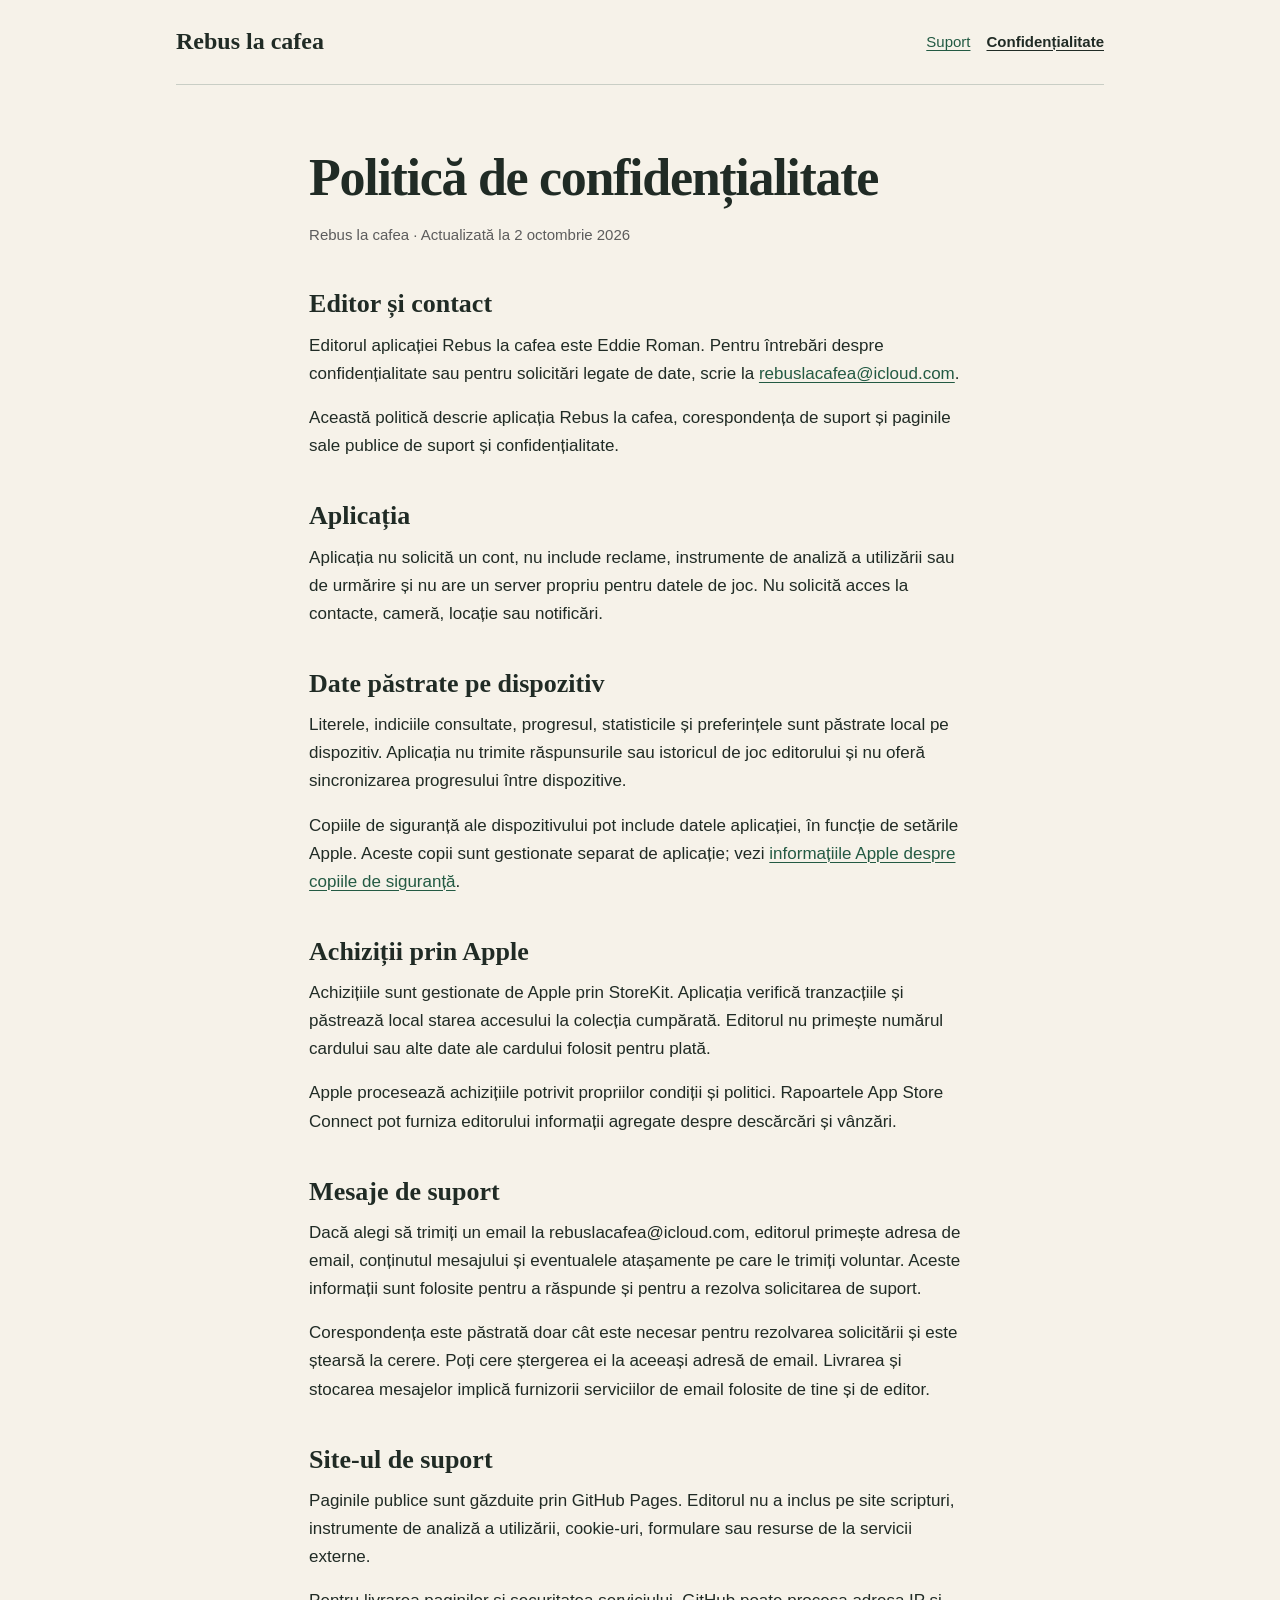
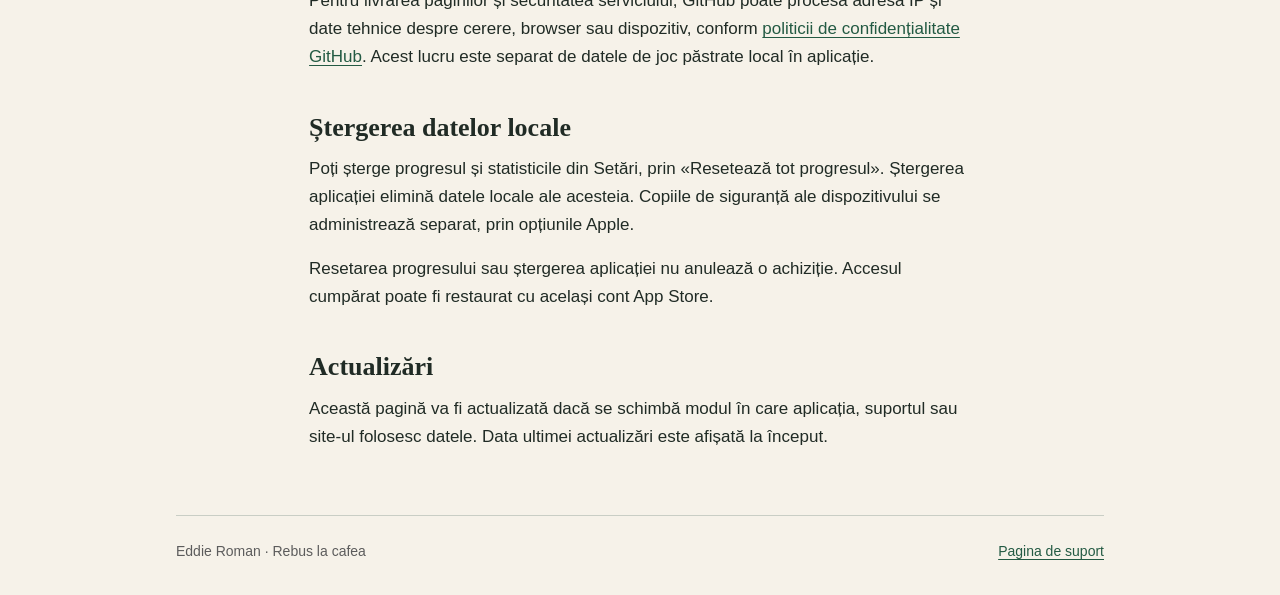
==== confidentialitate/index.html @ 541aaae5 "Use dedicated support email and retain unpublished site status" ====
<!doctype html>
<html lang="ro">
<head>
  <meta charset="utf-8">
  <meta name="viewport" content="width=device-width, initial-scale=1">
  <meta name="description" content="Politica de confidențialitate pentru aplicația Rebus la cafea, mesajele de suport și paginile publice. Editor: Eddie Roman.">
  <title>Confidențialitate · Rebus la cafea</title>
  <link rel="canonical" href="https://eddiesr93.github.io/rebus-la-cafea-site/confidentialitate/">
  <link rel="stylesheet" href="../site.css">
</head>
<body>
  <a class="skip-link" href="#continut">Mergi la conținut</a>
  <header class="site-header frame">
    <a class="brand" href="../">Rebus la cafea</a>
    <nav class="site-nav" aria-label="Navigație principală">
      <a href="../">Suport</a>
      <a href="./" aria-current="page">Confidențialitate</a>
    </nav>
  </header>

  <main class="document policy frame" id="continut">
    <h1>Politică de confidențialitate</h1>
    <p class="meta updated">Rebus la cafea · Actualizată la <time datetime="2026-10-02">2 octombrie 2026</time></p>

    <section aria-labelledby="editor-titlu">
      <h2 id="editor-titlu">Editor și contact</h2>
      <p>Editorul aplicației Rebus la cafea este Eddie Roman. Pentru întrebări despre confidențialitate sau pentru solicitări legate de date, scrie la <a href="mailto:rebuslacafea@icloud.com">rebuslacafea@icloud.com</a>.</p>
      <p>Această politică descrie aplicația Rebus la cafea, corespondența de suport și paginile sale publice de suport și confidențialitate.</p>
    </section>

    <section aria-labelledby="aplicatia-titlu">
      <h2 id="aplicatia-titlu">Aplicația</h2>
      <p>Aplicația nu solicită un cont, nu include reclame, instrumente de analiză a utilizării sau de urmărire și nu are un server propriu pentru datele de joc. Nu solicită acces la contacte, cameră, locație sau notificări.</p>
    </section>

    <section aria-labelledby="date-locale-titlu">
      <h2 id="date-locale-titlu">Date păstrate pe dispozitiv</h2>
      <p>Literele, indiciile consultate, progresul, statisticile și preferințele sunt păstrate local pe dispozitiv. Aplicația nu trimite răspunsurile sau istoricul de joc editorului și nu oferă sincronizarea progresului între dispozitive.</p>
      <p>Copiile de siguranță ale dispozitivului pot include datele aplicației, în funcție de setările Apple. Aceste copii sunt gestionate separat de aplicație; vezi <a href="https://support.apple.com/en-us/108770">informațiile Apple despre copiile de siguranță</a>.</p>
    </section>

    <section aria-labelledby="achizitii-titlu">
      <h2 id="achizitii-titlu">Achiziții prin Apple</h2>
      <p>Achizițiile sunt gestionate de Apple prin StoreKit. Aplicația verifică tranzacțiile și păstrează local starea accesului la colecția cumpărată. Editorul nu primește numărul cardului sau alte date ale cardului folosit pentru plată.</p>
      <p>Apple procesează achizițiile potrivit propriilor condiții și politici. Rapoartele App Store Connect pot furniza editorului informații agregate despre descărcări și vânzări.</p>
    </section>

    <section id="mesaje-suport" aria-labelledby="suport-titlu">
      <h2 id="suport-titlu">Mesaje de suport</h2>
      <p>Dacă alegi să trimiți un email la rebuslacafea@icloud.com, editorul primește adresa de email, conținutul mesajului și eventualele atașamente pe care le trimiți voluntar. Aceste informații sunt folosite pentru a răspunde și pentru a rezolva solicitarea de suport.</p>
      <p>Corespondența este păstrată doar cât este necesar pentru rezolvarea solicitării și este ștearsă la cerere. Poți cere ștergerea ei la aceeași adresă de email. Livrarea și stocarea mesajelor implică furnizorii serviciilor de email folosite de tine și de editor.</p>
    </section>

    <section aria-labelledby="site-titlu">
      <h2 id="site-titlu">Site-ul de suport</h2>
      <p>Paginile publice sunt găzduite prin GitHub Pages. Editorul nu a inclus pe site scripturi, instrumente de analiză a utilizării, cookie-uri, formulare sau resurse de la servicii externe.</p>
      <p>Pentru livrarea paginilor și securitatea serviciului, GitHub poate procesa adresa IP și date tehnice despre cerere, browser sau dispozitiv, conform <a href="https://docs.github.com/en/site-policy/privacy-policies/github-general-privacy-statement">politicii de confidențialitate GitHub</a>. Acest lucru este separat de datele de joc păstrate local în aplicație.</p>
    </section>

    <section aria-labelledby="stergere-titlu">
      <h2 id="stergere-titlu">Ștergerea datelor locale</h2>
      <p>Poți șterge progresul și statisticile din Setări, prin «Resetează tot progresul». Ștergerea aplicației elimină datele locale ale acesteia. Copiile de siguranță ale dispozitivului se administrează separat, prin opțiunile Apple.</p>
      <p>Resetarea progresului sau ștergerea aplicației nu anulează o achiziție. Accesul cumpărat poate fi restaurat cu același cont App Store.</p>
    </section>

    <section aria-labelledby="actualizari-titlu">
      <h2 id="actualizari-titlu">Actualizări</h2>
      <p>Această pagină va fi actualizată dacă se schimbă modul în care aplicația, suportul sau site-ul folosesc datele. Data ultimei actualizări este afișată la început.</p>
    </section>
  </main>

  <footer class="site-footer frame">
    <p>Eddie Roman · Rebus la cafea</p>
    <p><a href="../">Pagina de suport</a></p>
  </footer>
</body>
</html>
---- site.css ----
@charset "UTF-8";

:root {
  color-scheme: light dark;
  --paper: #f6f2e9;
  --ink: #202b25;
  --accent: #235a43;
  --secondary: #5c5c5c;
  --rule: #c9cec5;
  --selection: #d6e5db;
  --gutter: clamp(1.25rem, 4vw, 2.5rem);
  --serif: ui-serif, "Iowan Old Style", "Palatino Linotype", Georgia, serif;
  --sans: -apple-system, BlinkMacSystemFont, "Segoe UI", sans-serif;
  font-family: var(--sans);
  font-size: 100%;
  scrollbar-color: var(--accent) var(--paper);
}

* {
  box-sizing: border-box;
}

html {
  -webkit-text-size-adjust: 100%;
  text-size-adjust: 100%;
  scroll-padding-block-start: 1rem;
}

body {
  margin: 0;
  background: var(--paper);
  color: var(--ink);
  font-size: 1.0625rem;
  line-height: 1.65;
  overflow-wrap: break-word;
}

::selection {
  background: var(--selection);
  color: var(--ink);
}

a {
  color: var(--accent);
  text-decoration-thickness: 0.075em;
  text-underline-offset: 0.2em;
  overflow-wrap: anywhere;
}

a:hover {
  text-decoration-thickness: 0.13em;
}

a:focus-visible {
  outline: 2px solid var(--accent);
  outline-offset: 4px;
  border-radius: 2px;
}

.skip-link {
  position: absolute;
  inset-block-start: 0.75rem;
  inset-inline-start: var(--gutter);
  z-index: 1;
  padding: 0.5rem 0.75rem;
  background: var(--paper);
  border: 1px solid var(--ink);
  transform: translateY(-200%);
}

.skip-link:focus {
  transform: none;
}

.frame {
  inline-size: min(calc(100% - var(--gutter) * 2), 58rem);
  margin-inline: auto;
}

.site-header {
  display: flex;
  flex-wrap: wrap;
  align-items: center;
  justify-content: space-between;
  gap: 0.5rem 1.5rem;
  padding-block: 1.25rem;
  border-block-end: 1px solid var(--rule);
}

.brand {
  padding-block: 0.4rem;
  color: var(--ink);
  font-family: var(--serif);
  font-size: 1.5rem;
  font-weight: 700;
  line-height: 1.3;
  text-decoration: none;
}

.site-nav {
  display: flex;
  flex-wrap: wrap;
  gap: 0.25rem 1rem;
  font-size: 0.9375rem;
}

.site-nav a {
  display: inline-flex;
  align-items: center;
  min-block-size: 44px;
  padding-block: 0.5rem;
}

.site-nav a[aria-current="page"] {
  color: var(--ink);
  font-weight: 600;
}

.document {
  max-inline-size: 70ch;
  padding-block: clamp(2.5rem, 6vw, 4rem) 4rem;
}

h1,
h2 {
  font-family: var(--serif);
  font-weight: 700;
  text-wrap: balance;
}

h1 {
  margin: 0;
  font-size: clamp(2.25rem, 6vw, 3.25rem);
  line-height: 1.12;
  letter-spacing: -0.025em;
}

h2 {
  margin-block: 2.5rem 0.7rem;
  font-size: 1.625rem;
  line-height: 1.25;
}

h3 {
  margin-block: 1.75rem 0.5rem;
  font-size: 1.125rem;
  font-weight: 650;
  line-height: 1.4;
  text-wrap: balance;
}

p {
  margin-block: 0 1rem;
}

.lede {
  max-inline-size: 58ch;
  margin-block: 1rem 2rem;
  font-size: 1.1875rem;
  line-height: 1.6;
}

.meta {
  color: var(--secondary);
  font-size: 0.9375rem;
}

.updated {
  margin-block: 1rem 2.25rem;
  font-variant-numeric: tabular-nums;
}

.contact {
  margin-block: 2rem 2.75rem;
  padding-block: 1.5rem;
  border-block: 1px solid var(--rule);
}

.contact h2 {
  margin-block: 0 0.75rem;
}

.contact address {
  display: flex;
  flex-direction: column;
  align-items: flex-start;
  margin-block-end: 0.75rem;
  font-style: normal;
}

.email-link {
  display: inline-flex;
  align-items: center;
  min-block-size: 44px;
  max-inline-size: 100%;
  font-size: 1.1875rem;
  font-weight: 600;
}

.contact p:last-child,
.faq p:last-child,
.policy section p:last-child {
  margin-block-end: 0;
}

.site-footer {
  display: flex;
  flex-wrap: wrap;
  justify-content: space-between;
  gap: 0.5rem 1.5rem;
  padding-block: 1.5rem 2rem;
  border-block-start: 1px solid var(--rule);
  color: var(--secondary);
  font-size: 0.875rem;
}

.site-footer p {
  margin: 0;
}

@media (max-width: 36rem) {
  .site-header {
    align-items: flex-start;
    flex-direction: column;
    gap: 0.35rem;
    padding-block: 1rem;
  }

  .site-nav {
    gap: 1.25rem;
  }

  .document {
    padding-block-start: 2.5rem;
  }
}

@media (prefers-color-scheme: dark) {
  :root {
    --paper: #151d19;
    --ink: #f3f0e7;
    --accent: #9ad6b5;
    --secondary: #bababa;
    --rule: #425448;
    --selection: #425e4d;
  }
}
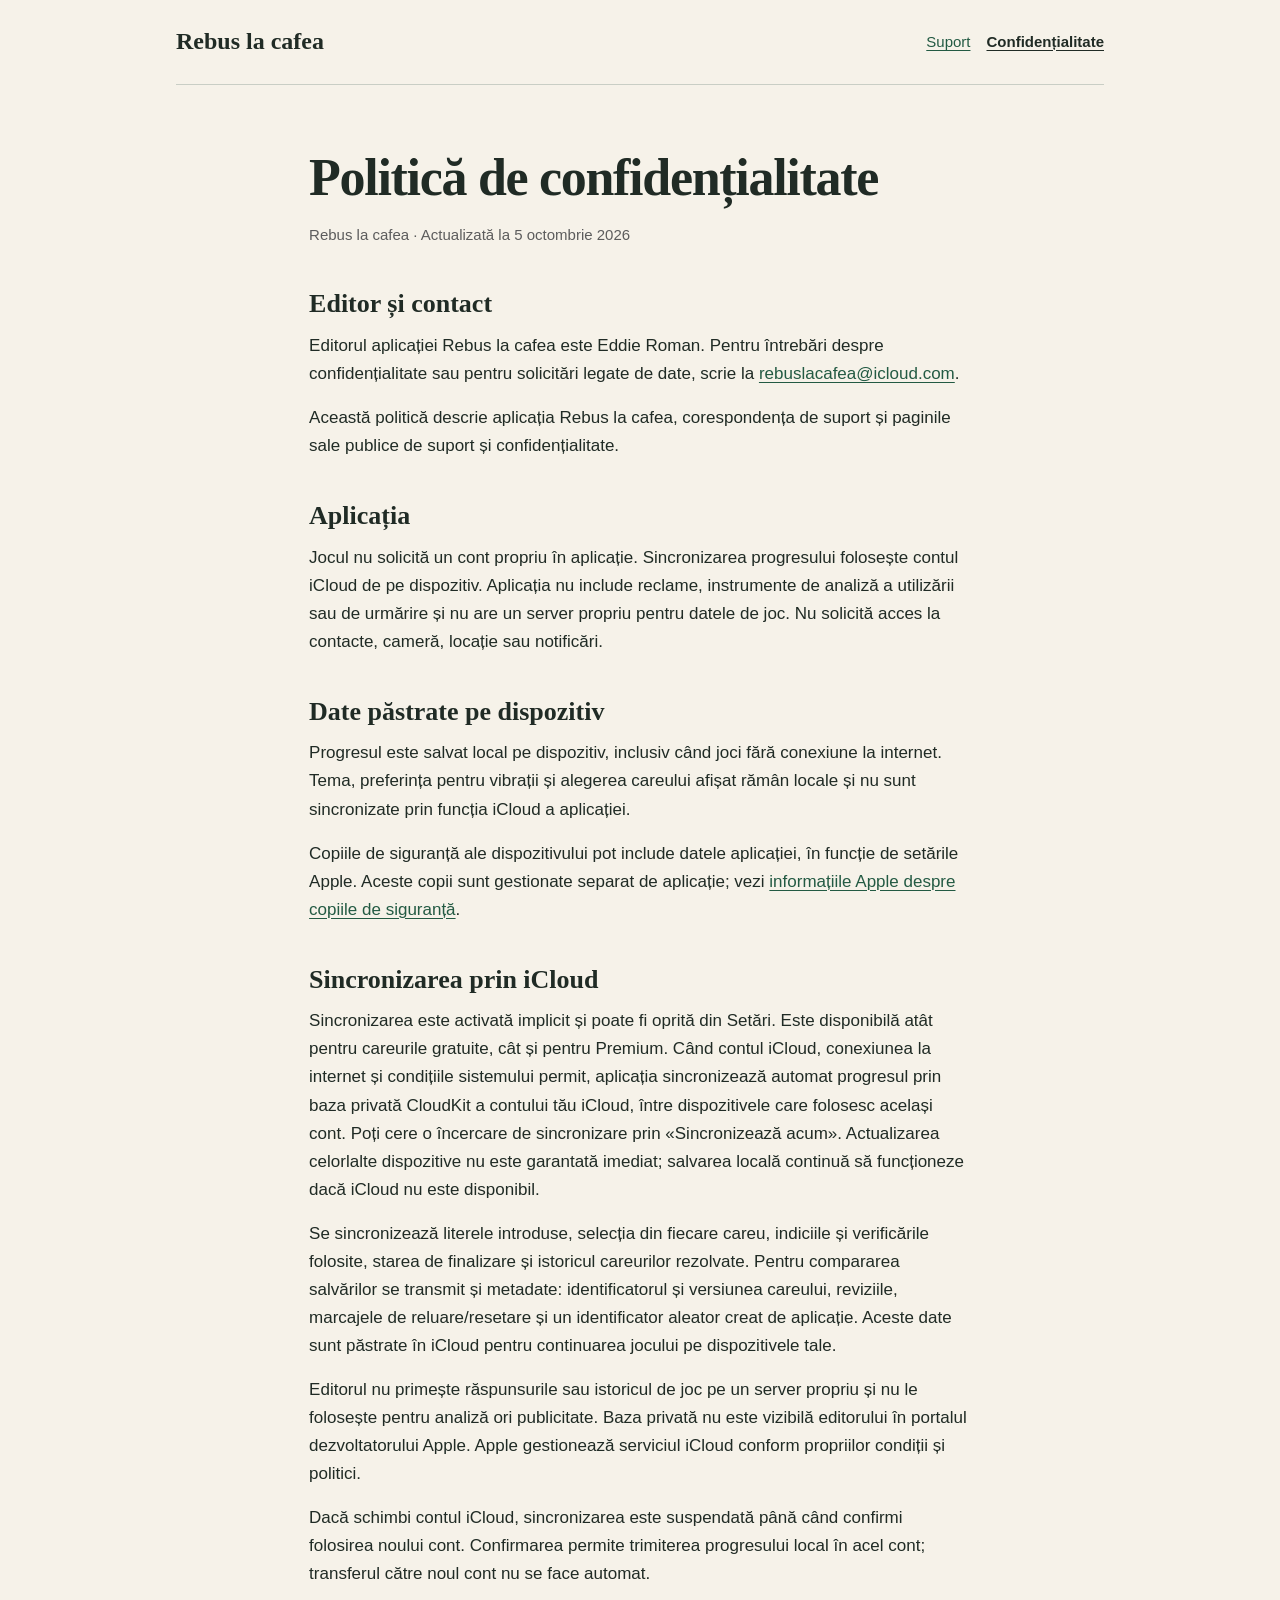
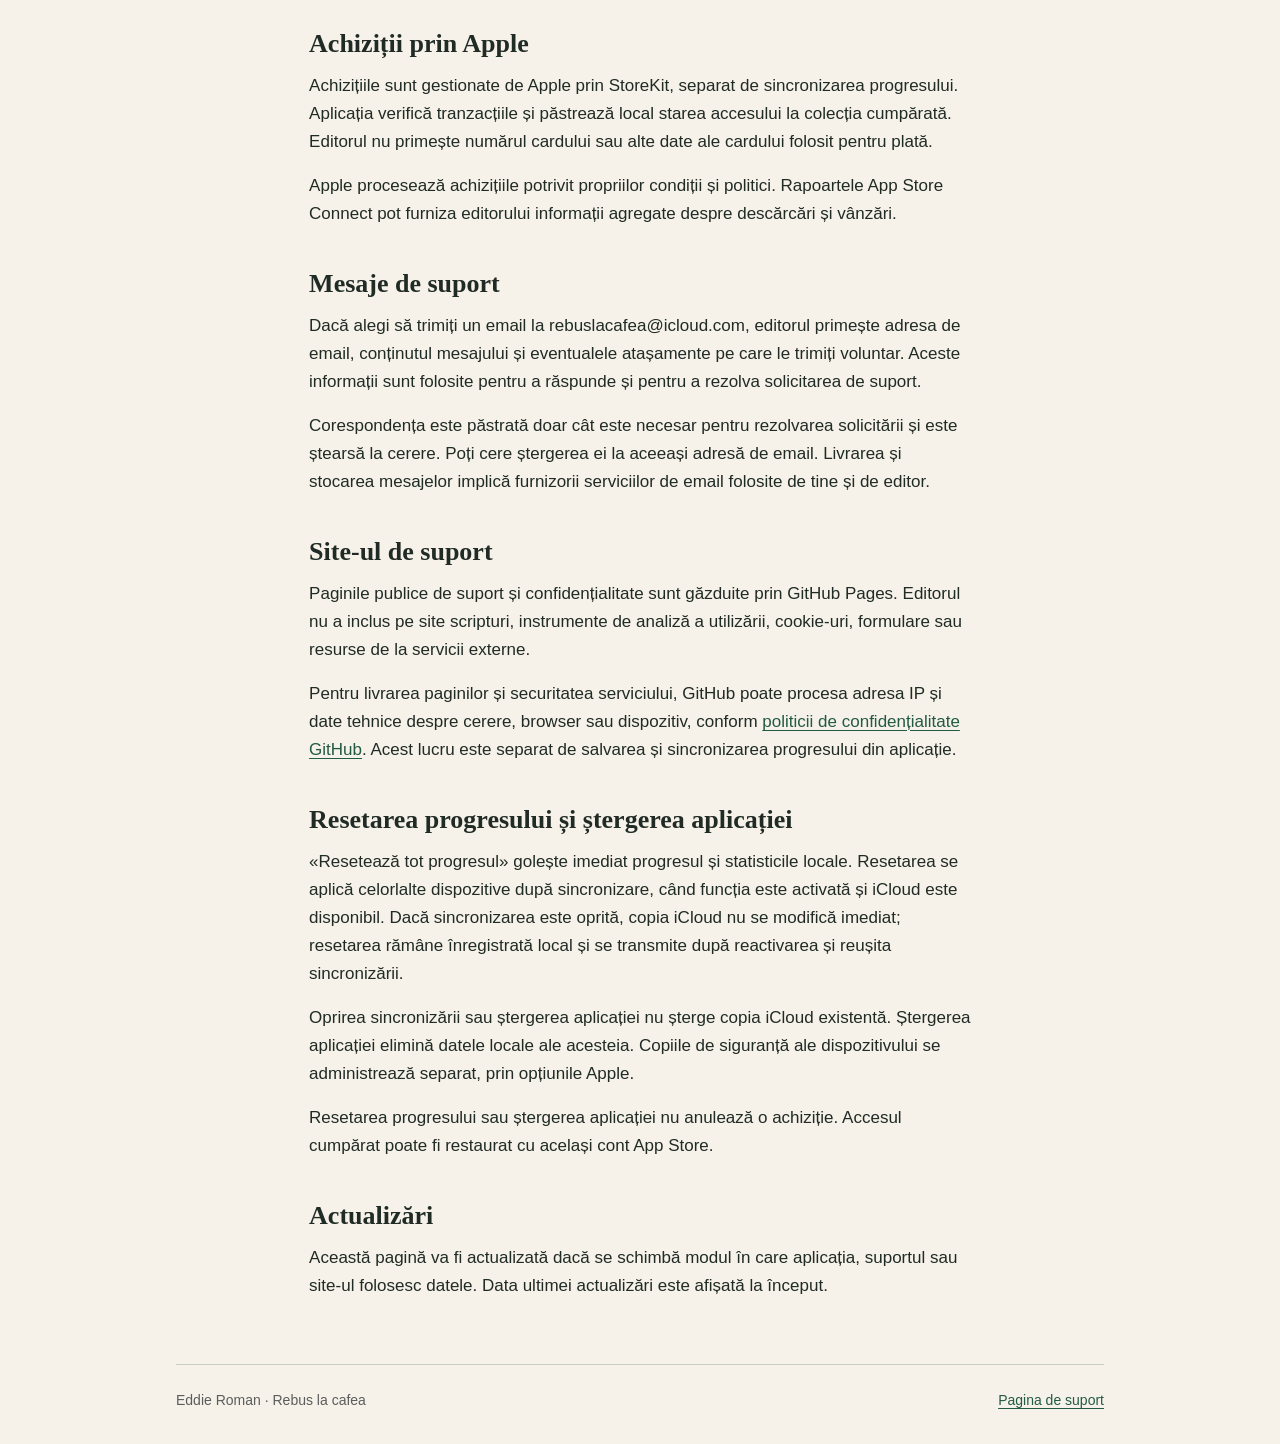
==== commit ee540086: "Publish current support and iCloud privacy pages" ====
--- a/confidentialitate/index.html
+++ b/confidentialitate/index.html
@@ -20,7 +20,7 @@
 
   <main class="document policy frame" id="continut">
     <h1>Politică de confidențialitate</h1>
-    <p class="meta updated">Rebus la cafea · Actualizată la <time datetime="2026-10-02">2 octombrie 2026</time></p>
+    <p class="meta updated">Rebus la cafea · Actualizată la <time datetime="2026-10-05">5 octombrie 2026</time></p>
 
     <section aria-labelledby="editor-titlu">
       <h2 id="editor-titlu">Editor și contact</h2>
@@ -30,18 +30,26 @@
 
     <section aria-labelledby="aplicatia-titlu">
       <h2 id="aplicatia-titlu">Aplicația</h2>
-      <p>Aplicația nu solicită un cont, nu include reclame, instrumente de analiză a utilizării sau de urmărire și nu are un server propriu pentru datele de joc. Nu solicită acces la contacte, cameră, locație sau notificări.</p>
+      <p>Jocul nu solicită un cont propriu în aplicație. Sincronizarea progresului folosește contul iCloud de pe dispozitiv. Aplicația nu include reclame, instrumente de analiză a utilizării sau de urmărire și nu are un server propriu pentru datele de joc. Nu solicită acces la contacte, cameră, locație sau notificări.</p>
     </section>
 
     <section aria-labelledby="date-locale-titlu">
       <h2 id="date-locale-titlu">Date păstrate pe dispozitiv</h2>
-      <p>Literele, indiciile consultate, progresul, statisticile și preferințele sunt păstrate local pe dispozitiv. Aplicația nu trimite răspunsurile sau istoricul de joc editorului și nu oferă sincronizarea progresului între dispozitive.</p>
+      <p>Progresul este salvat local pe dispozitiv, inclusiv când joci fără conexiune la internet. Tema, preferința pentru vibrații și alegerea careului afișat rămân locale și nu sunt sincronizate prin funcția iCloud a aplicației.</p>
       <p>Copiile de siguranță ale dispozitivului pot include datele aplicației, în funcție de setările Apple. Aceste copii sunt gestionate separat de aplicație; vezi <a href="https://support.apple.com/en-us/108770">informațiile Apple despre copiile de siguranță</a>.</p>
+    </section>
+
+    <section id="icloud" aria-labelledby="icloud-titlu">
+      <h2 id="icloud-titlu">Sincronizarea prin iCloud</h2>
+      <p>Sincronizarea este activată implicit și poate fi oprită din Setări. Este disponibilă atât pentru careurile gratuite, cât și pentru Premium. Când contul iCloud, conexiunea la internet și condițiile sistemului permit, aplicația sincronizează automat progresul prin baza privată CloudKit a contului tău iCloud, între dispozitivele care folosesc același cont. Poți cere o încercare de sincronizare prin «Sincronizează acum». Actualizarea celorlalte dispozitive nu este garantată imediat; salvarea locală continuă să funcționeze dacă iCloud nu este disponibil.</p>
+      <p>Se sincronizează literele introduse, selecția din fiecare careu, indiciile și verificările folosite, starea de finalizare și istoricul careurilor rezolvate. Pentru compararea salvărilor se transmit și metadate: identificatorul și versiunea careului, reviziile, marcajele de reluare/resetare și un identificator aleator creat de aplicație. Aceste date sunt păstrate în iCloud pentru continuarea jocului pe dispozitivele tale.</p>
+      <p>Editorul nu primește răspunsurile sau istoricul de joc pe un server propriu și nu le folosește pentru analiză ori publicitate. Baza privată nu este vizibilă editorului în portalul dezvoltatorului Apple. Apple gestionează serviciul iCloud conform propriilor condiții și politici.</p>
+      <p>Dacă schimbi contul iCloud, sincronizarea este suspendată până când confirmi folosirea noului cont. Confirmarea permite trimiterea progresului local în acel cont; transferul către noul cont nu se face automat.</p>
     </section>
 
     <section aria-labelledby="achizitii-titlu">
       <h2 id="achizitii-titlu">Achiziții prin Apple</h2>
-      <p>Achizițiile sunt gestionate de Apple prin StoreKit. Aplicația verifică tranzacțiile și păstrează local starea accesului la colecția cumpărată. Editorul nu primește numărul cardului sau alte date ale cardului folosit pentru plată.</p>
+      <p>Achizițiile sunt gestionate de Apple prin StoreKit, separat de sincronizarea progresului. Aplicația verifică tranzacțiile și păstrează local starea accesului la colecția cumpărată. Editorul nu primește numărul cardului sau alte date ale cardului folosit pentru plată.</p>
       <p>Apple procesează achizițiile potrivit propriilor condiții și politici. Rapoartele App Store Connect pot furniza editorului informații agregate despre descărcări și vânzări.</p>
     </section>
 
@@ -53,13 +61,14 @@
 
     <section aria-labelledby="site-titlu">
       <h2 id="site-titlu">Site-ul de suport</h2>
-      <p>Paginile publice sunt găzduite prin GitHub Pages. Editorul nu a inclus pe site scripturi, instrumente de analiză a utilizării, cookie-uri, formulare sau resurse de la servicii externe.</p>
-      <p>Pentru livrarea paginilor și securitatea serviciului, GitHub poate procesa adresa IP și date tehnice despre cerere, browser sau dispozitiv, conform <a href="https://docs.github.com/en/site-policy/privacy-policies/github-general-privacy-statement">politicii de confidențialitate GitHub</a>. Acest lucru este separat de datele de joc păstrate local în aplicație.</p>
+      <p>Paginile publice de suport și confidențialitate sunt găzduite prin GitHub Pages. Editorul nu a inclus pe site scripturi, instrumente de analiză a utilizării, cookie-uri, formulare sau resurse de la servicii externe.</p>
+      <p>Pentru livrarea paginilor și securitatea serviciului, GitHub poate procesa adresa IP și date tehnice despre cerere, browser sau dispozitiv, conform <a href="https://docs.github.com/en/site-policy/privacy-policies/github-general-privacy-statement">politicii de confidențialitate GitHub</a>. Acest lucru este separat de salvarea și sincronizarea progresului din aplicație.</p>
     </section>
 
     <section aria-labelledby="stergere-titlu">
-      <h2 id="stergere-titlu">Ștergerea datelor locale</h2>
-      <p>Poți șterge progresul și statisticile din Setări, prin «Resetează tot progresul». Ștergerea aplicației elimină datele locale ale acesteia. Copiile de siguranță ale dispozitivului se administrează separat, prin opțiunile Apple.</p>
+      <h2 id="stergere-titlu">Resetarea progresului și ștergerea aplicației</h2>
+      <p>«Resetează tot progresul» golește imediat progresul și statisticile locale. Resetarea se aplică celorlalte dispozitive după sincronizare, când funcția este activată și iCloud este disponibil. Dacă sincronizarea este oprită, copia iCloud nu se modifică imediat; resetarea rămâne înregistrată local și se transmite după reactivarea și reușita sincronizării.</p>
+      <p>Oprirea sincronizării sau ștergerea aplicației nu șterge copia iCloud existentă. Ștergerea aplicației elimină datele locale ale acesteia. Copiile de siguranță ale dispozitivului se administrează separat, prin opțiunile Apple.</p>
       <p>Resetarea progresului sau ștergerea aplicației nu anulează o achiziție. Accesul cumpărat poate fi restaurat cu același cont App Store.</p>
     </section>
 
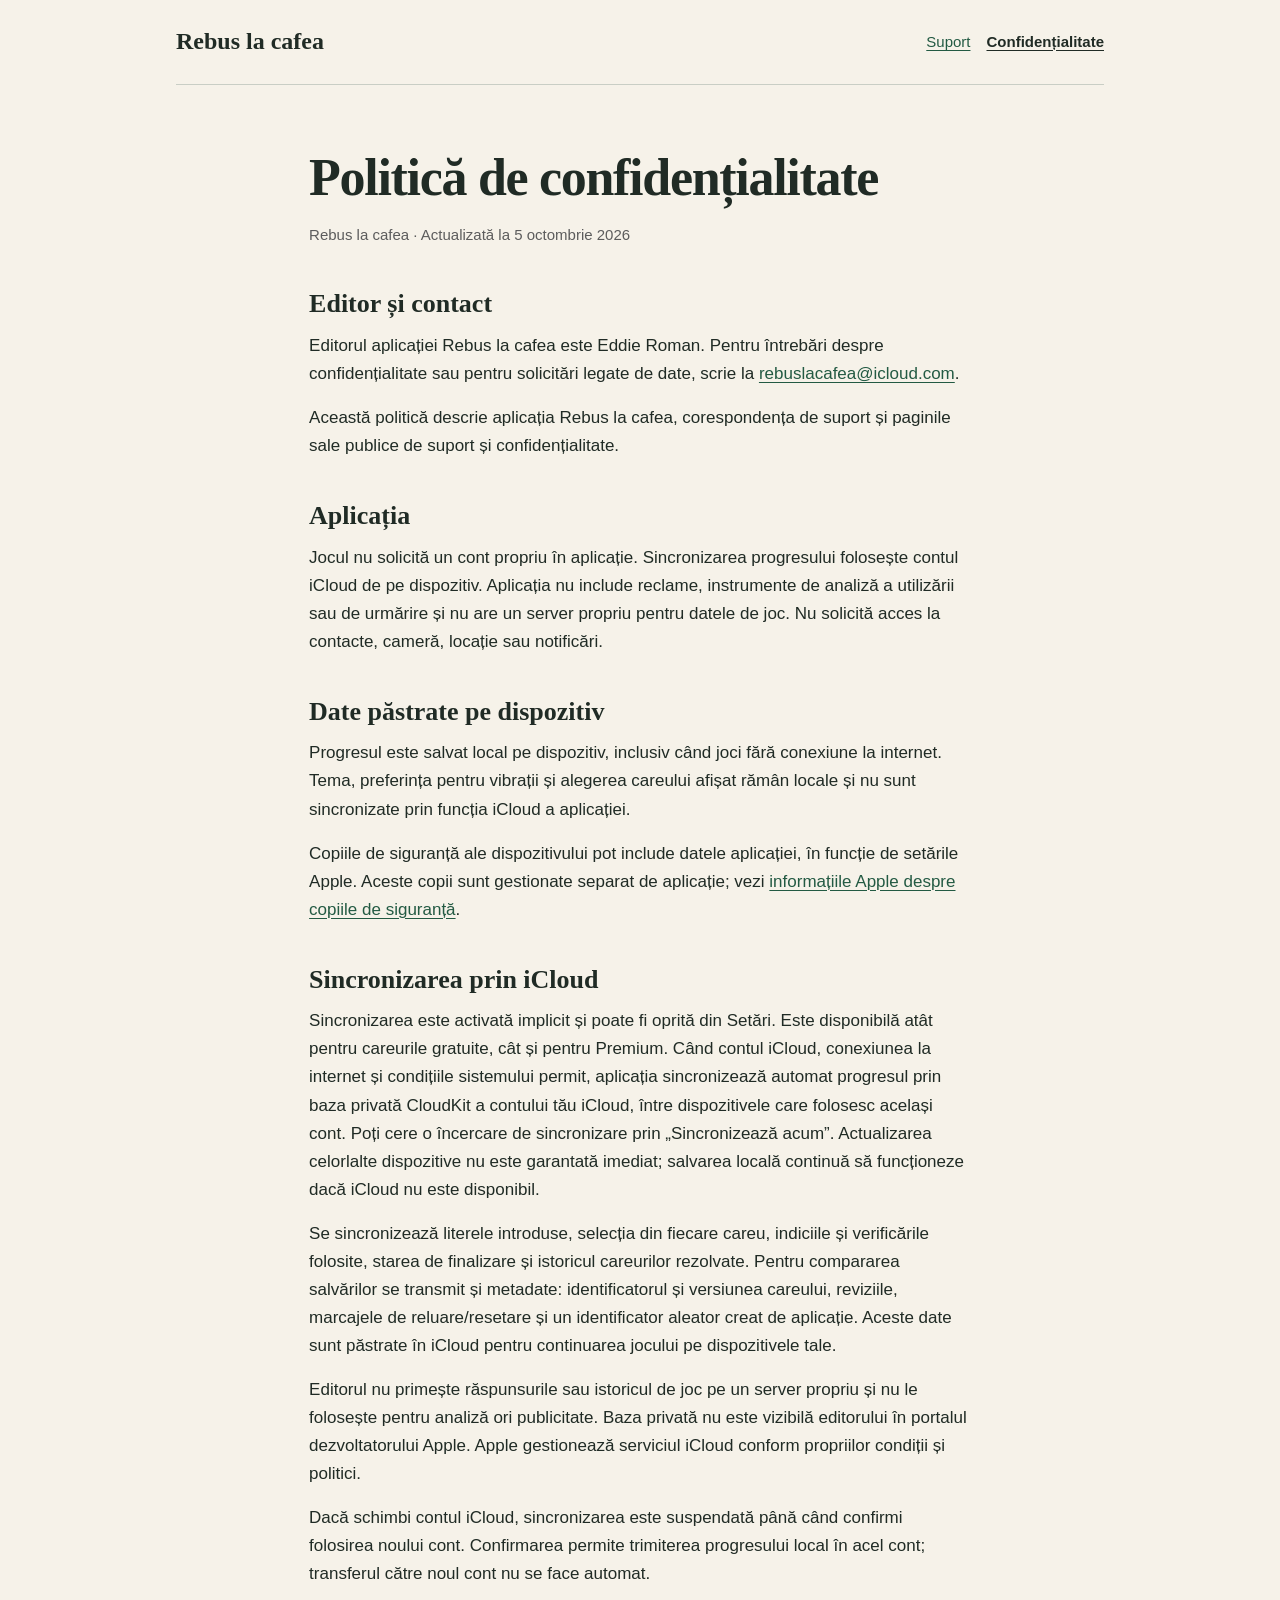
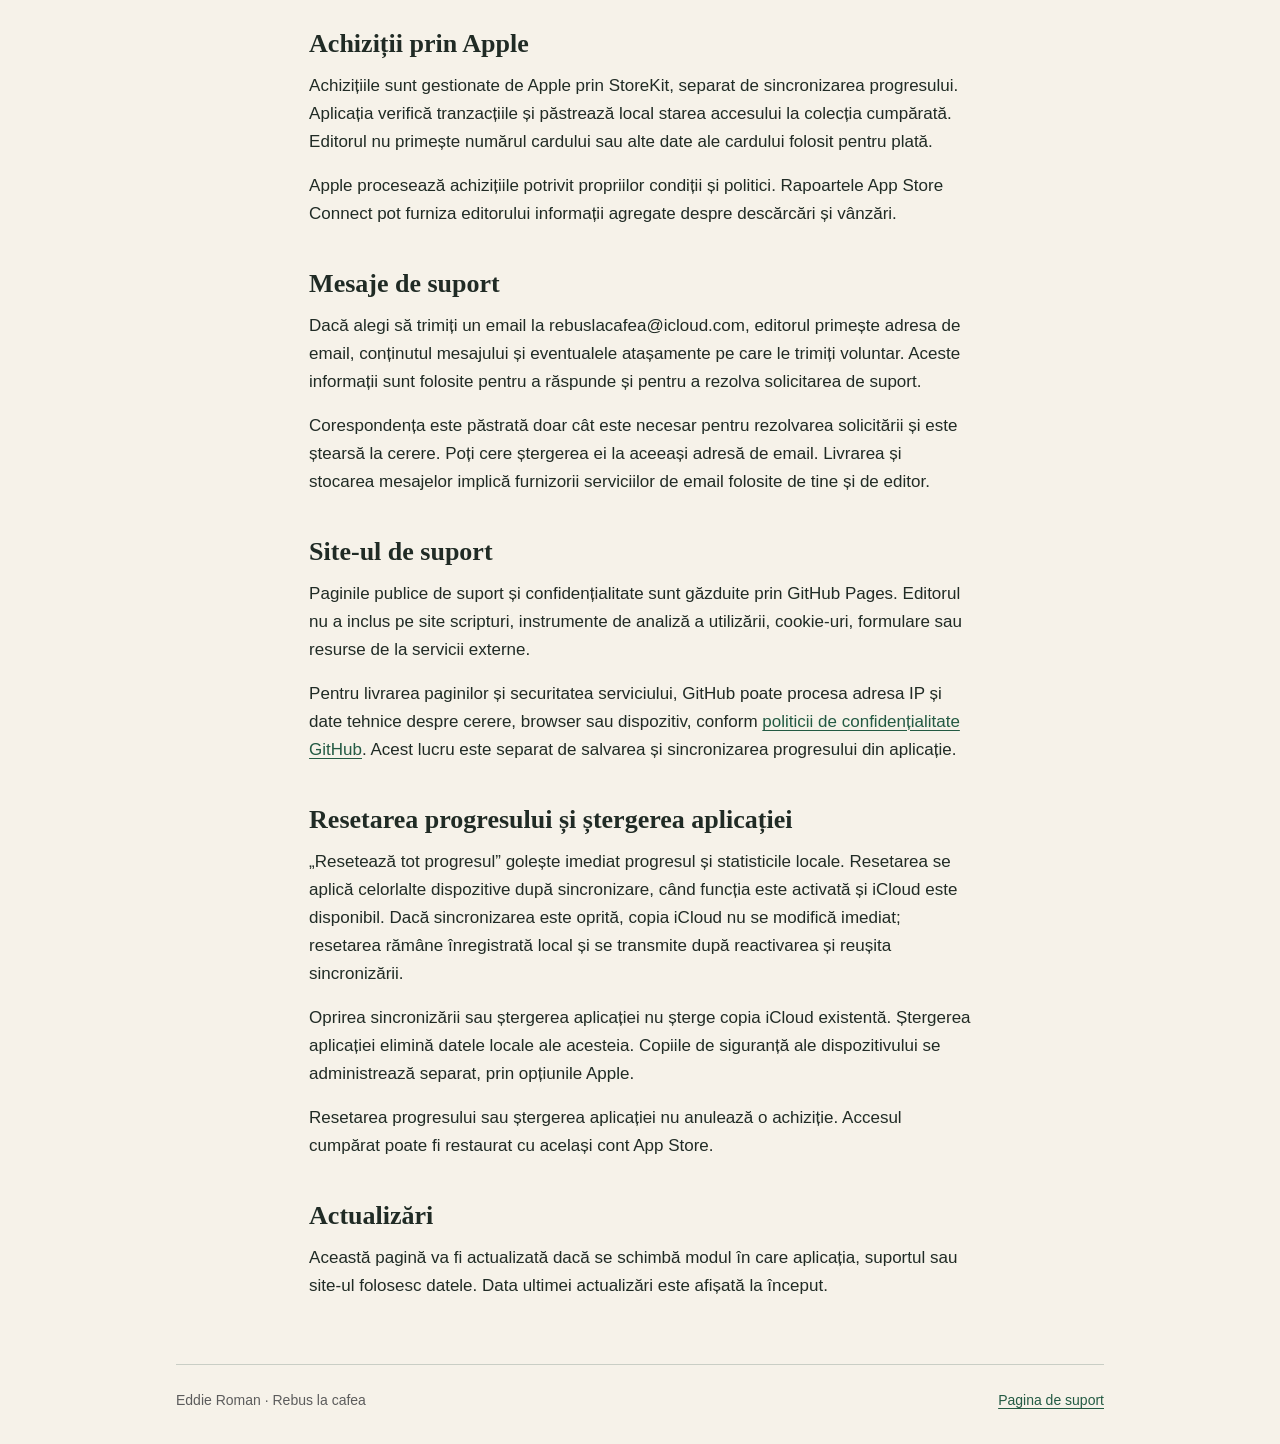
==== commit d30b4cc1: "Use Romanian quotation marks („…”) Co-Authored-By: Claude Opus 5.5 <noreply@anthropic.com>" ====
--- a/confidentialitate/index.html
+++ b/confidentialitate/index.html
@@ -41,7 +41,7 @@
 
     <section id="icloud" aria-labelledby="icloud-titlu">
       <h2 id="icloud-titlu">Sincronizarea prin iCloud</h2>
-      <p>Sincronizarea este activată implicit și poate fi oprită din Setări. Este disponibilă atât pentru careurile gratuite, cât și pentru Premium. Când contul iCloud, conexiunea la internet și condițiile sistemului permit, aplicația sincronizează automat progresul prin baza privată CloudKit a contului tău iCloud, între dispozitivele care folosesc același cont. Poți cere o încercare de sincronizare prin «Sincronizează acum». Actualizarea celorlalte dispozitive nu este garantată imediat; salvarea locală continuă să funcționeze dacă iCloud nu este disponibil.</p>
+      <p>Sincronizarea este activată implicit și poate fi oprită din Setări. Este disponibilă atât pentru careurile gratuite, cât și pentru Premium. Când contul iCloud, conexiunea la internet și condițiile sistemului permit, aplicația sincronizează automat progresul prin baza privată CloudKit a contului tău iCloud, între dispozitivele care folosesc același cont. Poți cere o încercare de sincronizare prin „Sincronizează acum”. Actualizarea celorlalte dispozitive nu este garantată imediat; salvarea locală continuă să funcționeze dacă iCloud nu este disponibil.</p>
       <p>Se sincronizează literele introduse, selecția din fiecare careu, indiciile și verificările folosite, starea de finalizare și istoricul careurilor rezolvate. Pentru compararea salvărilor se transmit și metadate: identificatorul și versiunea careului, reviziile, marcajele de reluare/resetare și un identificator aleator creat de aplicație. Aceste date sunt păstrate în iCloud pentru continuarea jocului pe dispozitivele tale.</p>
       <p>Editorul nu primește răspunsurile sau istoricul de joc pe un server propriu și nu le folosește pentru analiză ori publicitate. Baza privată nu este vizibilă editorului în portalul dezvoltatorului Apple. Apple gestionează serviciul iCloud conform propriilor condiții și politici.</p>
       <p>Dacă schimbi contul iCloud, sincronizarea este suspendată până când confirmi folosirea noului cont. Confirmarea permite trimiterea progresului local în acel cont; transferul către noul cont nu se face automat.</p>
@@ -67,7 +67,7 @@
 
     <section aria-labelledby="stergere-titlu">
       <h2 id="stergere-titlu">Resetarea progresului și ștergerea aplicației</h2>
-      <p>«Resetează tot progresul» golește imediat progresul și statisticile locale. Resetarea se aplică celorlalte dispozitive după sincronizare, când funcția este activată și iCloud este disponibil. Dacă sincronizarea este oprită, copia iCloud nu se modifică imediat; resetarea rămâne înregistrată local și se transmite după reactivarea și reușita sincronizării.</p>
+      <p>„Resetează tot progresul” golește imediat progresul și statisticile locale. Resetarea se aplică celorlalte dispozitive după sincronizare, când funcția este activată și iCloud este disponibil. Dacă sincronizarea este oprită, copia iCloud nu se modifică imediat; resetarea rămâne înregistrată local și se transmite după reactivarea și reușita sincronizării.</p>
       <p>Oprirea sincronizării sau ștergerea aplicației nu șterge copia iCloud existentă. Ștergerea aplicației elimină datele locale ale acesteia. Copiile de siguranță ale dispozitivului se administrează separat, prin opțiunile Apple.</p>
       <p>Resetarea progresului sau ștergerea aplicației nu anulează o achiziție. Accesul cumpărat poate fi restaurat cu același cont App Store.</p>
     </section>
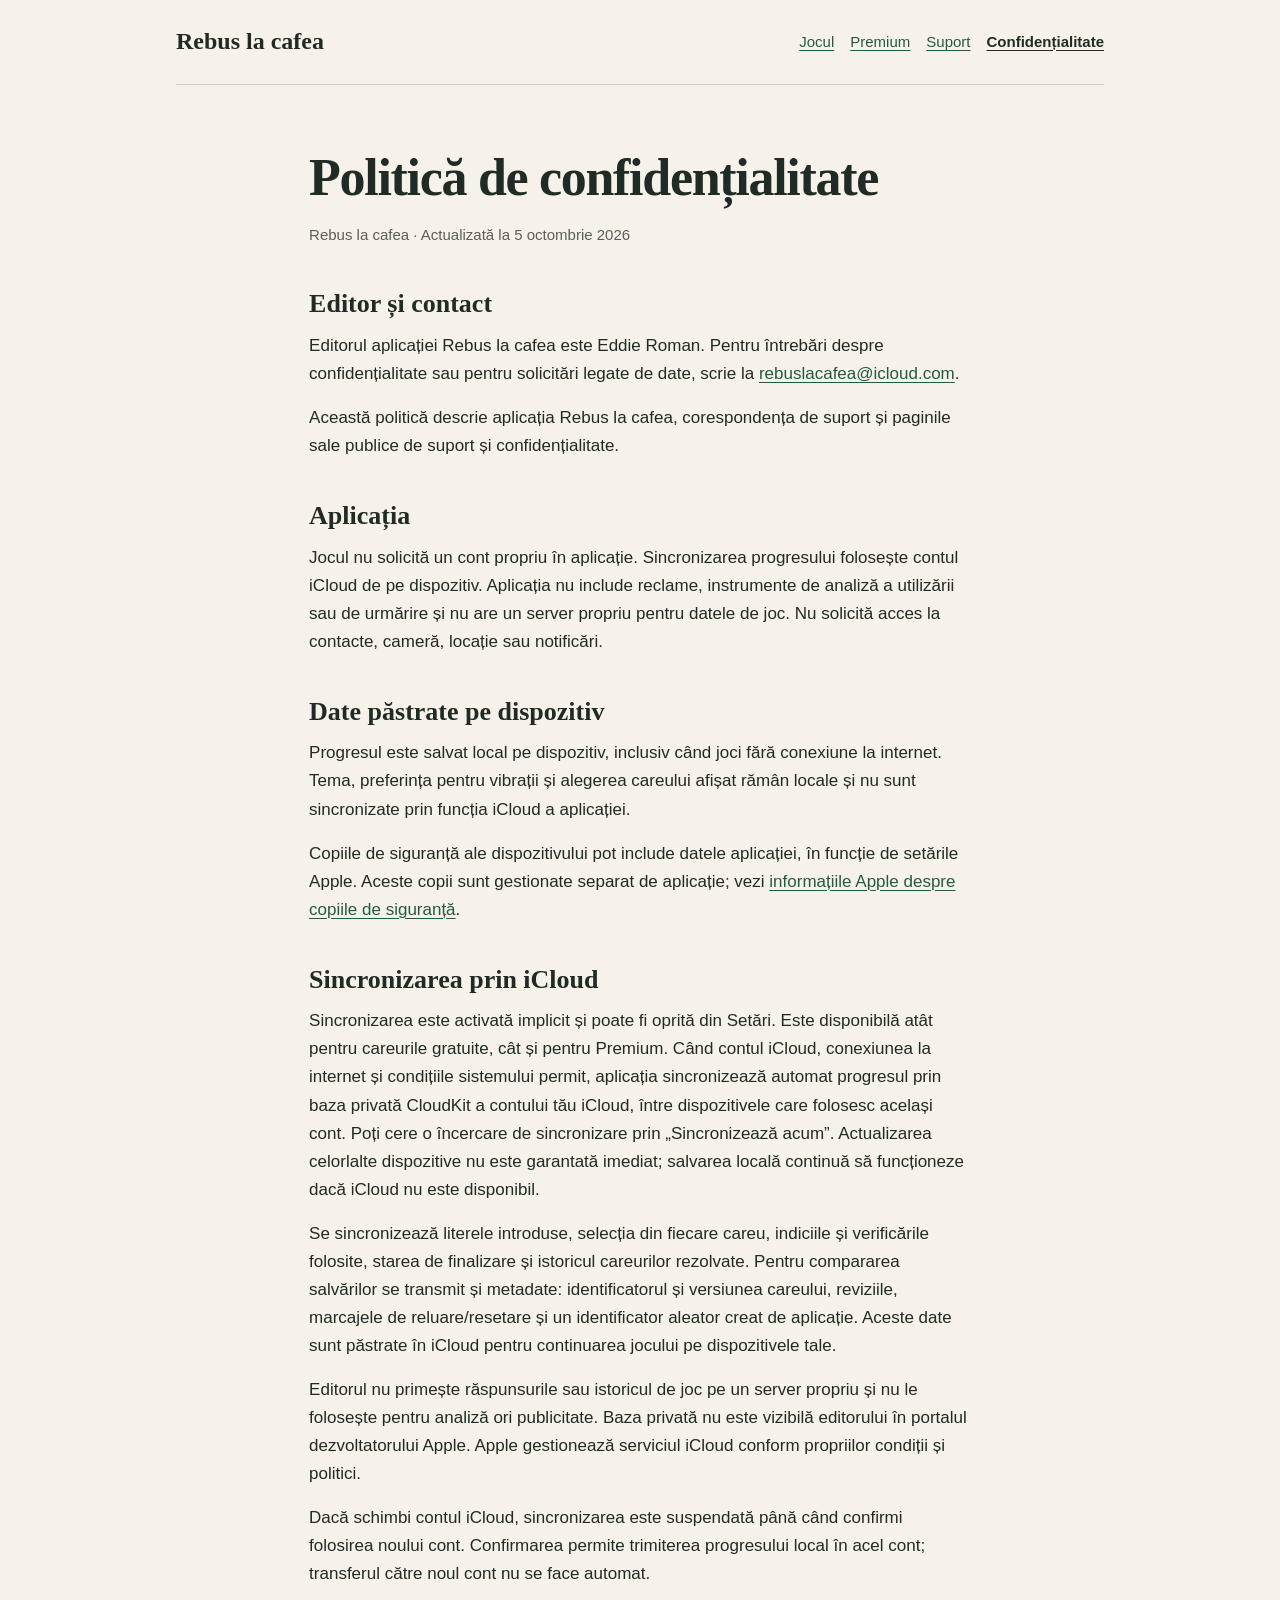
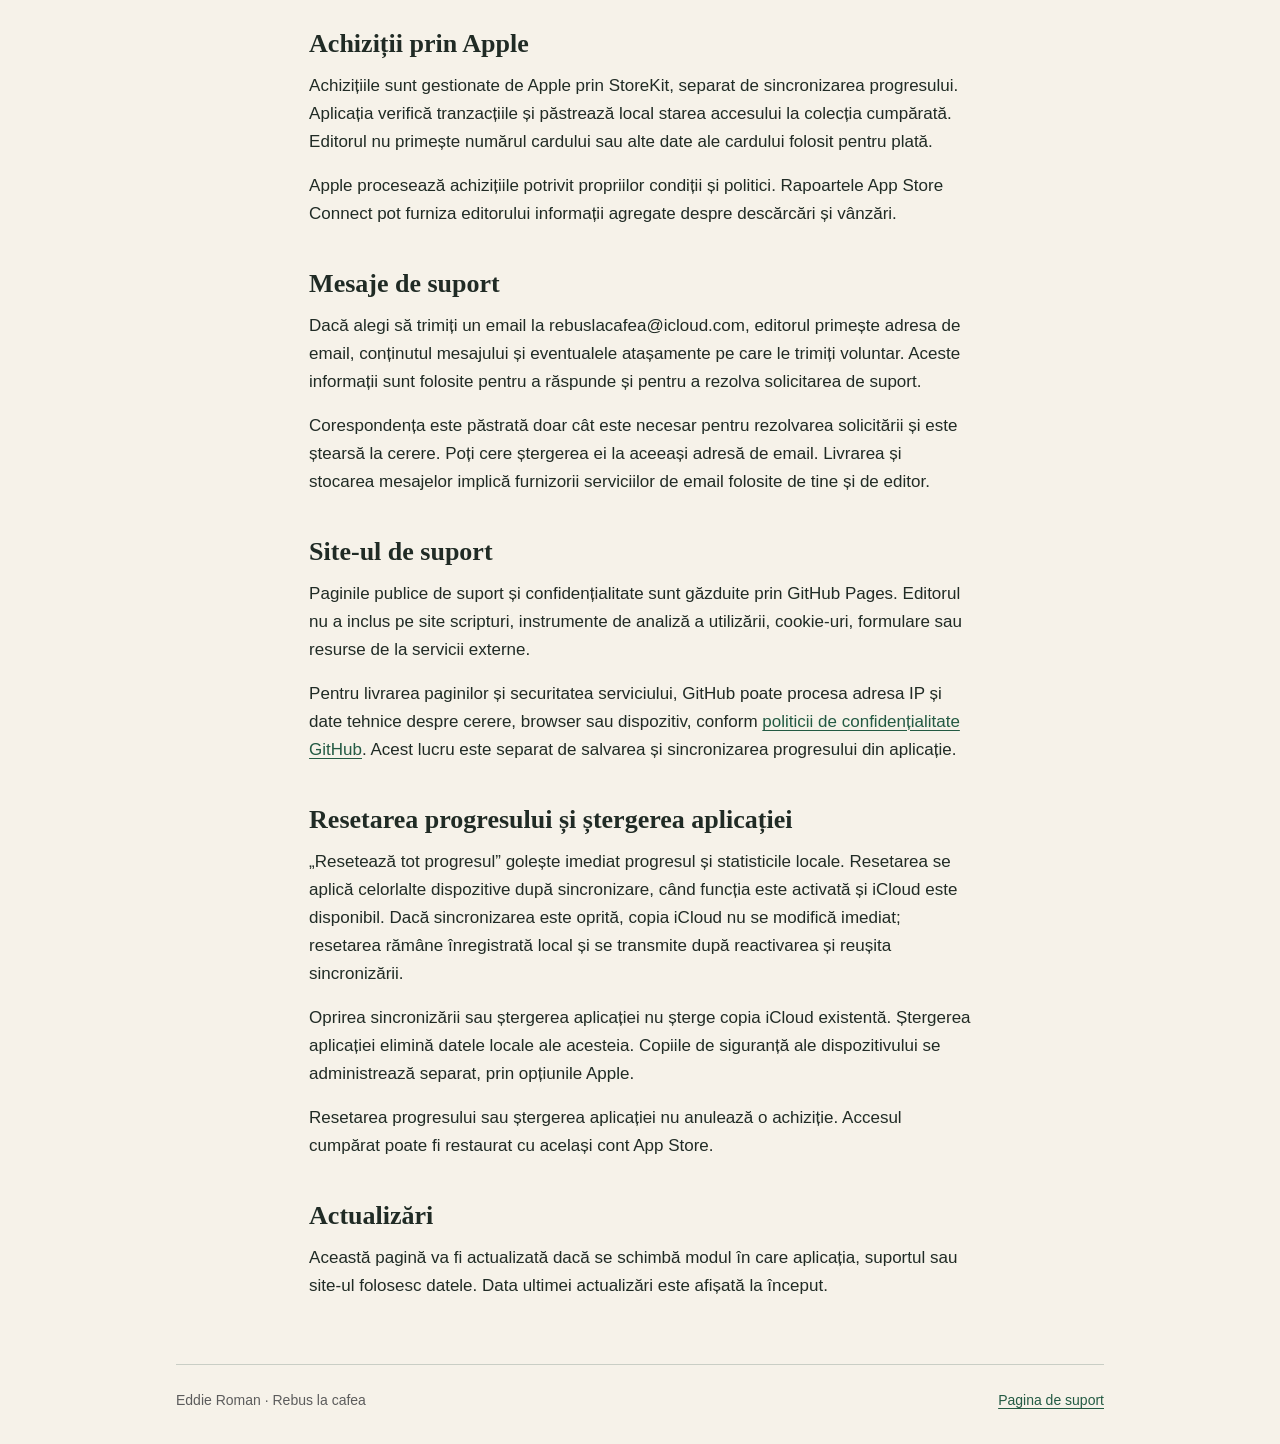
==== commit e98f11d8: "Turn home page into a marketing landing page Add hero, key numbers, feature grid and Free vs Premium" ====
--- a/confidentialitate/index.html
+++ b/confidentialitate/index.html
@@ -13,7 +13,9 @@
   <header class="site-header frame">
     <a class="brand" href="../">Rebus la cafea</a>
     <nav class="site-nav" aria-label="Navigație principală">
-      <a href="../">Suport</a>
+      <a href="../#joc">Jocul</a>
+      <a href="../#premium">Premium</a>
+      <a href="../#suport">Suport</a>
       <a href="./" aria-current="page">Confidențialitate</a>
     </nav>
   </header>
@@ -80,7 +82,7 @@
 
   <footer class="site-footer frame">
     <p>Eddie Roman · Rebus la cafea</p>
-    <p><a href="../">Pagina de suport</a></p>
+    <p><a href="../#suport">Pagina de suport</a></p>
   </footer>
 </body>
 </html>
--- a/site.css
+++ b/site.css
@@ -8,6 +8,8 @@
   --secondary: #5c5c5c;
   --rule: #c9cec5;
   --selection: #d6e5db;
+  --surface: #fffdf8;
+  --on-accent: #ffffff;
   --gutter: clamp(1.25rem, 4vw, 2.5rem);
   --serif: ui-serif, "Iowan Old Style", "Palatino Linotype", Georgia, serif;
   --sans: -apple-system, BlinkMacSystemFont, "Segoe UI", sans-serif;
@@ -176,7 +178,8 @@
   border-block: 1px solid var(--rule);
 }
 
-.contact h2 {
+.contact h2,
+.contact h3 {
   margin-block: 0 0.75rem;
 }
 
@@ -218,6 +221,265 @@
   margin: 0;
 }
 
+/* Pagina de prezentare */
+
+.hero {
+  display: grid;
+  grid-template-columns: minmax(0, 1.4fr) minmax(0, 1fr);
+  align-items: center;
+  gap: 2.5rem;
+  padding-block: clamp(2.5rem, 7vw, 5rem) clamp(2rem, 5vw, 3.5rem);
+}
+
+.eyebrow {
+  margin-block-end: 0.75rem;
+  color: var(--accent);
+  font-size: 0.875rem;
+  font-weight: 650;
+  letter-spacing: 0.08em;
+  text-transform: uppercase;
+}
+
+.hero h1 {
+  font-size: clamp(2.5rem, 7vw, 4rem);
+}
+
+.hero .lede {
+  margin-block-end: 1.75rem;
+}
+
+.cta-row {
+  display: flex;
+  flex-wrap: wrap;
+  align-items: center;
+  gap: 0.75rem 1.25rem;
+}
+
+.badge,
+.button-link {
+  display: inline-flex;
+  align-items: center;
+  min-block-size: 48px;
+  padding: 0.5rem 1.25rem;
+  border-radius: 999px;
+  font-weight: 650;
+}
+
+.badge {
+  background: var(--accent);
+  color: var(--on-accent);
+}
+
+.button-link {
+  border: 1px solid var(--accent);
+  text-decoration: none;
+}
+
+.button-link:hover {
+  background: var(--selection);
+}
+
+.grid-art {
+  display: grid;
+  grid-template-columns: repeat(5, 1fr);
+  gap: 4px;
+  inline-size: min(100%, 18rem);
+  justify-self: center;
+  padding: 4px;
+  background: #202b25;
+  border-radius: 6px;
+  transform: rotate(-3deg);
+  box-shadow: 0 1.25rem 2.5rem -1.25rem rgb(0 0 0 / 0.45);
+}
+
+.grid-art span {
+  display: grid;
+  place-items: center;
+  aspect-ratio: 1;
+  background: #fffdf8;
+  border-radius: 2px;
+  color: #202b25;
+  font-family: var(--serif);
+  font-size: clamp(1.25rem, 4vw, 1.75rem);
+  font-weight: 700;
+}
+
+.grid-art .block {
+  background: #202b25;
+}
+
+.grid-art .cross {
+  background: #d6e5db;
+}
+
+.grid-art .cursor {
+  box-shadow: inset 0 0 0 3px #235a43;
+}
+
+.stats {
+  display: grid;
+  grid-template-columns: repeat(3, 1fr);
+  gap: 1rem;
+  padding-block: 1.5rem;
+  border-block: 1px solid var(--rule);
+  text-align: center;
+}
+
+.stats p {
+  margin: 0;
+  color: var(--secondary);
+  font-size: 0.9375rem;
+  line-height: 1.35;
+}
+
+.stats strong {
+  display: block;
+  color: var(--accent);
+  font-family: var(--serif);
+  font-size: clamp(2rem, 6vw, 2.75rem);
+  line-height: 1.1;
+  font-variant-numeric: tabular-nums;
+}
+
+.section {
+  padding-block: clamp(2.5rem, 6vw, 4rem) 0;
+}
+
+.section > h2 {
+  margin-block-start: 0;
+  font-size: clamp(1.75rem, 4.5vw, 2.25rem);
+}
+
+.section-lede {
+  max-inline-size: 58ch;
+  margin-block-end: 2rem;
+  color: var(--secondary);
+  font-size: 1.125rem;
+}
+
+.features {
+  display: grid;
+  grid-template-columns: repeat(auto-fit, minmax(15rem, 1fr));
+  gap: 1rem;
+  margin: 0;
+  padding: 0;
+  list-style: none;
+}
+
+.features li,
+.plan {
+  padding: 1.25rem 1.5rem;
+  background: var(--surface);
+  border: 1px solid var(--rule);
+  border-radius: 10px;
+}
+
+.features h3,
+.plan h3 {
+  margin-block: 0 0.4rem;
+}
+
+.features p {
+  margin: 0;
+  font-size: 1rem;
+}
+
+.plans {
+  display: grid;
+  grid-template-columns: repeat(auto-fit, minmax(16rem, 1fr));
+  gap: 1rem;
+}
+
+.plan h3 {
+  font-family: var(--serif);
+  font-size: 1.5rem;
+}
+
+.plan ul {
+  margin: 0.5rem 0 1rem;
+  padding-inline-start: 1.25rem;
+}
+
+.plan li {
+  margin-block-end: 0.35rem;
+}
+
+.plan li::marker {
+  color: var(--accent);
+}
+
+.plan .meta {
+  margin: 0;
+}
+
+.plan-featured {
+  border: 2px solid var(--accent);
+}
+
+.support {
+  max-inline-size: 70ch;
+  margin-inline: auto;
+  padding-block-end: 4rem;
+}
+
+.faq h3 {
+  margin-block: 0 0.5rem;
+  font-family: var(--serif);
+  font-size: 1.5rem;
+}
+
+.faq details {
+  border-block-end: 1px solid var(--rule);
+}
+
+.faq summary {
+  display: flex;
+  align-items: center;
+  justify-content: space-between;
+  gap: 1rem;
+  min-block-size: 44px;
+  padding-block: 0.75rem;
+  font-weight: 650;
+  cursor: pointer;
+  list-style: none;
+}
+
+.faq summary::-webkit-details-marker {
+  display: none;
+}
+
+.faq summary::after {
+  content: "+";
+  flex: none;
+  color: var(--accent);
+  font-size: 1.5rem;
+  font-weight: 400;
+  line-height: 1;
+}
+
+.faq details[open] summary::after {
+  content: "−";
+}
+
+.faq summary:focus-visible {
+  outline: 2px solid var(--accent);
+  outline-offset: 2px;
+}
+
+.faq details p {
+  padding-block-end: 1rem;
+}
+
+@media (max-width: 44rem) {
+  .hero {
+    grid-template-columns: 1fr;
+  }
+
+  .grid-art {
+    inline-size: min(70%, 14rem);
+  }
+}
+
 @media (max-width: 36rem) {
   .site-header {
     align-items: flex-start;
@@ -243,5 +505,7 @@
     --secondary: #bababa;
     --rule: #425448;
     --selection: #425e4d;
+    --surface: #1c2621;
+    --on-accent: #10231a;
   }
 }
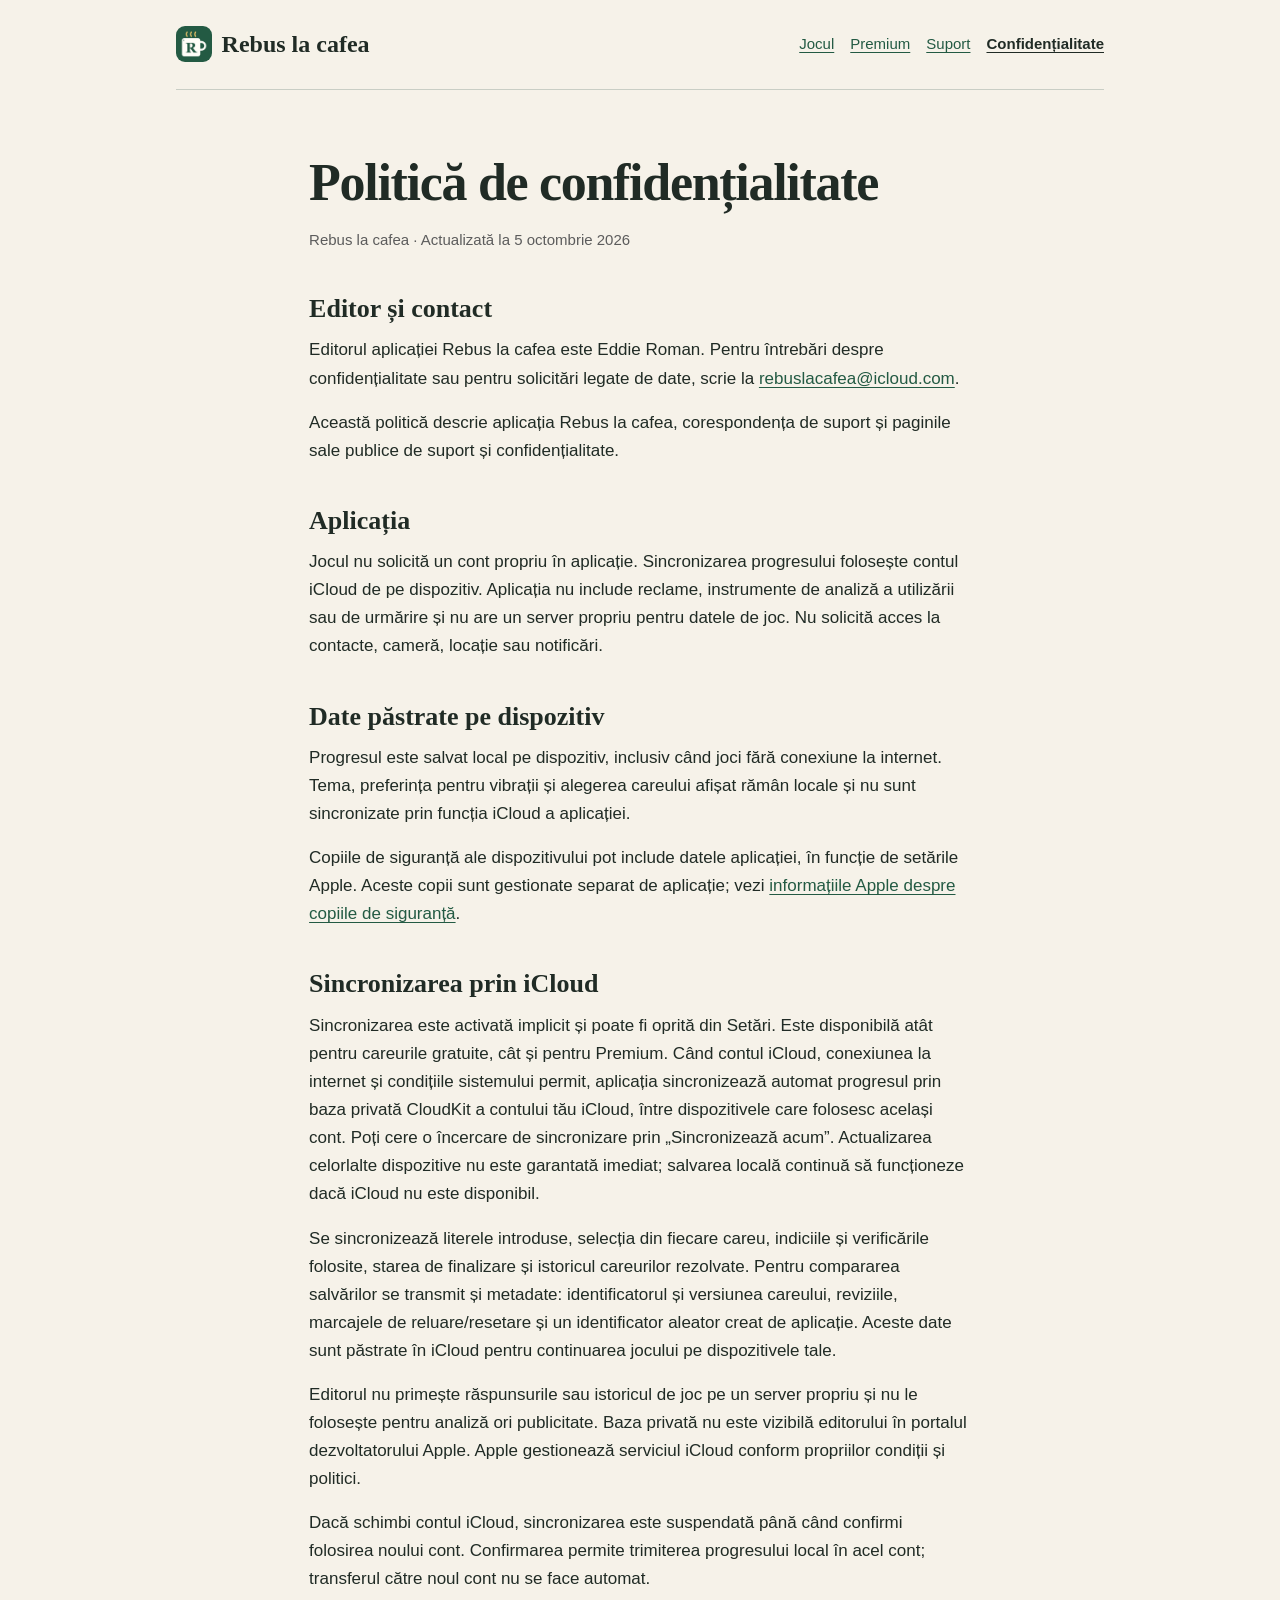
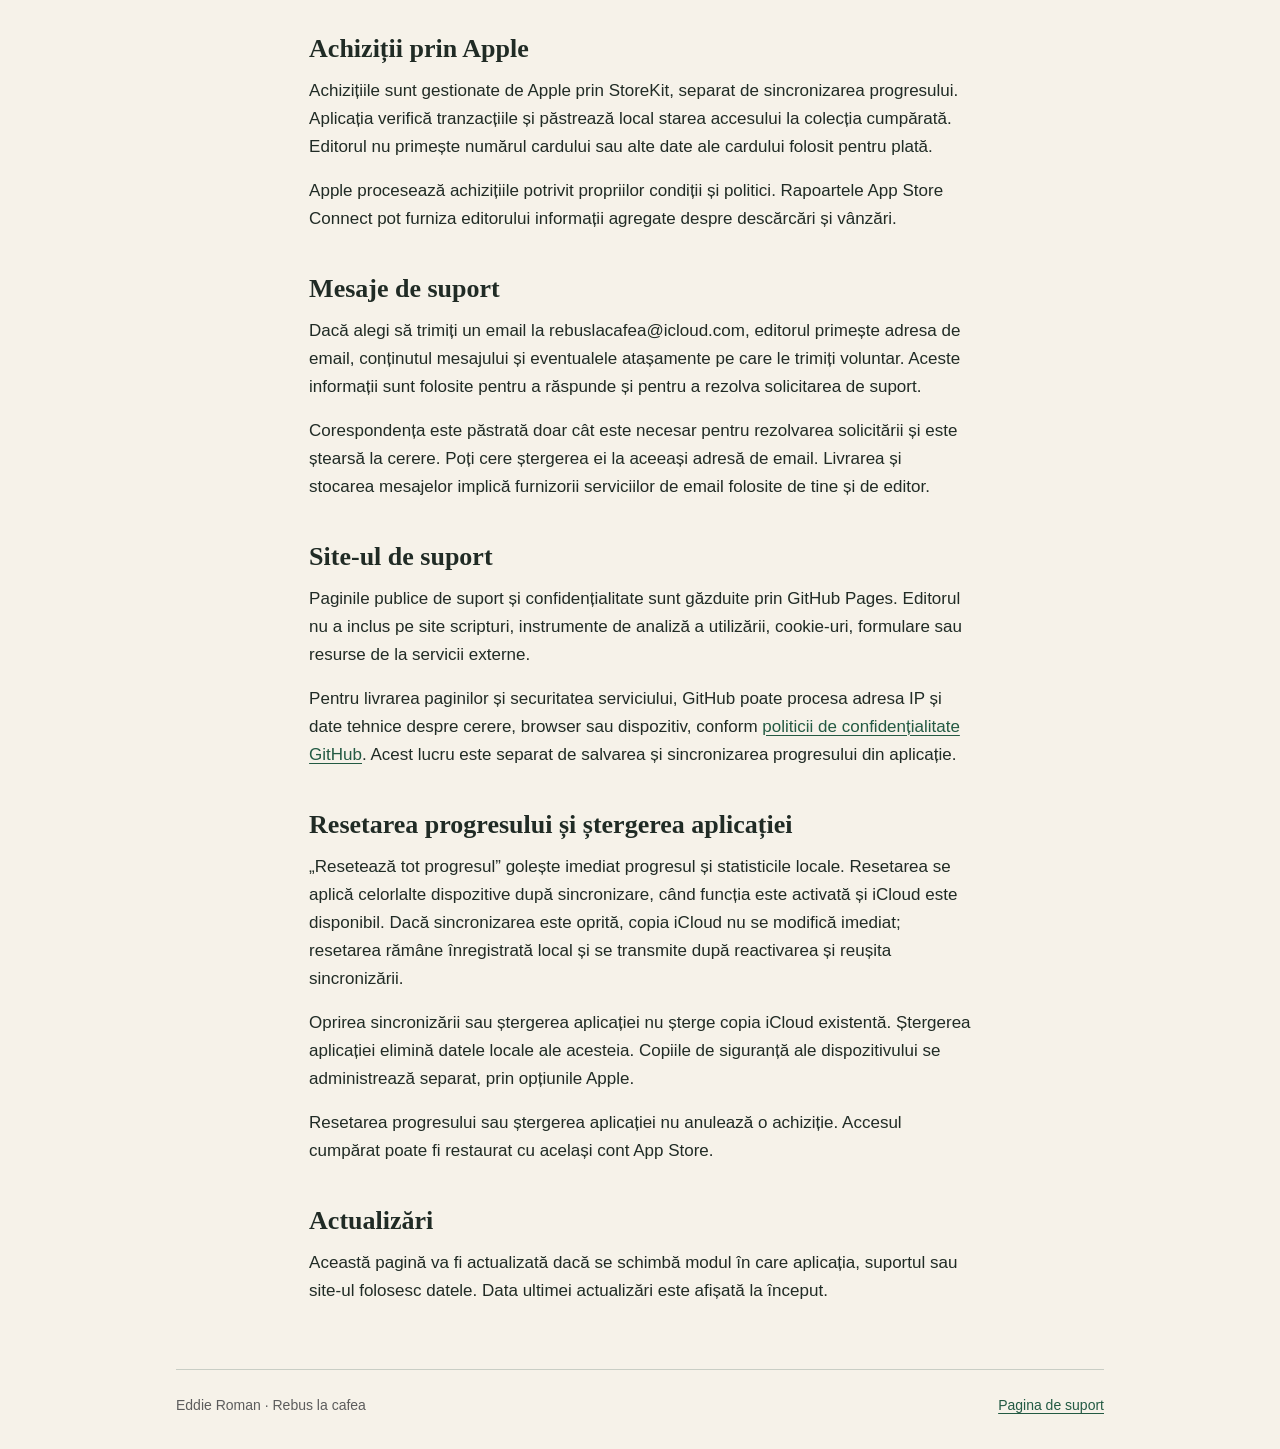
==== commit 6b6621a9: "Add app screenshots, icon and App Store link to landing page Hero shows the game screen; new gallery" ====
--- a/confidentialitate/index.html
+++ b/confidentialitate/index.html
@@ -6,12 +6,14 @@
   <meta name="description" content="Politica de confidențialitate pentru aplicația Rebus la cafea, mesajele de suport și paginile publice. Editor: Eddie Roman.">
   <title>Confidențialitate · Rebus la cafea</title>
   <link rel="canonical" href="https://eddiesr93.github.io/rebus-la-cafea-site/confidentialitate/">
+  <link rel="icon" href="../img/favicon-32.png" sizes="32x32" type="image/png">
+  <link rel="apple-touch-icon" href="../img/apple-touch-icon.png">
   <link rel="stylesheet" href="../site.css">
 </head>
 <body>
   <a class="skip-link" href="#continut">Mergi la conținut</a>
   <header class="site-header frame">
-    <a class="brand" href="../">Rebus la cafea</a>
+    <a class="brand" href="../"><img src="../img/apple-touch-icon.png" alt="" width="36" height="36">Rebus la cafea</a>
     <nav class="site-nav" aria-label="Navigație principală">
       <a href="../#joc">Jocul</a>
       <a href="../#premium">Premium</a>
--- a/site.css
+++ b/site.css
@@ -90,6 +90,9 @@
 }
 
 .brand {
+  display: inline-flex;
+  align-items: center;
+  gap: 0.6rem;
   padding-block: 0.4rem;
   color: var(--ink);
   font-family: var(--serif);
@@ -97,6 +100,10 @@
   font-weight: 700;
   line-height: 1.3;
   text-decoration: none;
+}
+
+.brand img {
+  border-radius: 9px;
 }
 
 .site-nav {
@@ -268,6 +275,11 @@
 .badge {
   background: var(--accent);
   color: var(--on-accent);
+  text-decoration: none;
+}
+
+a.badge:hover {
+  filter: brightness(1.12);
 }
 
 .button-link {
@@ -279,41 +291,65 @@
   background: var(--selection);
 }
 
-.grid-art {
+.phone {
+  margin: 0;
+  padding: 7px;
+  background: #202b25;
+  border-radius: 2.4rem;
+  box-shadow: 0 1.5rem 3rem -1.5rem rgb(0 0 0 / 0.5);
+}
+
+.phone img {
+  display: block;
+  inline-size: 100%;
+  block-size: auto;
+  border-radius: 2rem;
+}
+
+.hero-phone {
+  inline-size: min(100%, 17rem);
+  justify-self: center;
+  transform: rotate(2deg);
+}
+
+.cta-note {
+  margin-block: 0.75rem 0;
+}
+
+.gallery {
   display: grid;
-  grid-template-columns: repeat(5, 1fr);
-  gap: 4px;
-  inline-size: min(100%, 18rem);
-  justify-self: center;
-  padding: 4px;
-  background: #202b25;
-  border-radius: 6px;
-  transform: rotate(-3deg);
-  box-shadow: 0 1.25rem 2.5rem -1.25rem rgb(0 0 0 / 0.45);
-}
-
-.grid-art span {
-  display: grid;
-  place-items: center;
-  aspect-ratio: 1;
-  background: #fffdf8;
-  border-radius: 2px;
-  color: #202b25;
-  font-family: var(--serif);
-  font-size: clamp(1.25rem, 4vw, 1.75rem);
-  font-weight: 700;
-}
-
-.grid-art .block {
-  background: #202b25;
-}
-
-.grid-art .cross {
-  background: #d6e5db;
-}
-
-.grid-art .cursor {
-  box-shadow: inset 0 0 0 3px #235a43;
+  grid-template-columns: repeat(4, minmax(0, 1fr));
+  gap: 1.5rem;
+}
+
+.shot {
+  margin: 0;
+}
+
+.shot .phone {
+  padding: 5px;
+  border-radius: 1.6rem;
+}
+
+.shot .phone img {
+  border-radius: 1.3rem;
+}
+
+.shot figcaption {
+  margin-block-start: 0.9rem;
+  color: var(--secondary);
+  font-size: 0.9375rem;
+  line-height: 1.45;
+}
+
+.shot figcaption strong {
+  display: block;
+  color: var(--ink);
+}
+
+.plans-cta {
+  margin-block: 1.5rem 0;
+  text-align: center;
 }
 
 .stats {
@@ -475,8 +511,24 @@
     grid-template-columns: 1fr;
   }
 
-  .grid-art {
-    inline-size: min(70%, 14rem);
+  .hero-phone {
+    inline-size: min(70%, 15rem);
+  }
+
+  .gallery {
+    grid-auto-flow: column;
+    grid-template-columns: none;
+    grid-auto-columns: 62%;
+    overflow-x: auto;
+    scroll-snap-type: x mandatory;
+    padding-block-end: 1rem;
+    margin-inline: calc(var(--gutter) * -1);
+    padding-inline: var(--gutter);
+    scroll-padding-inline: var(--gutter);
+  }
+
+  .shot {
+    scroll-snap-align: start;
   }
 }
 
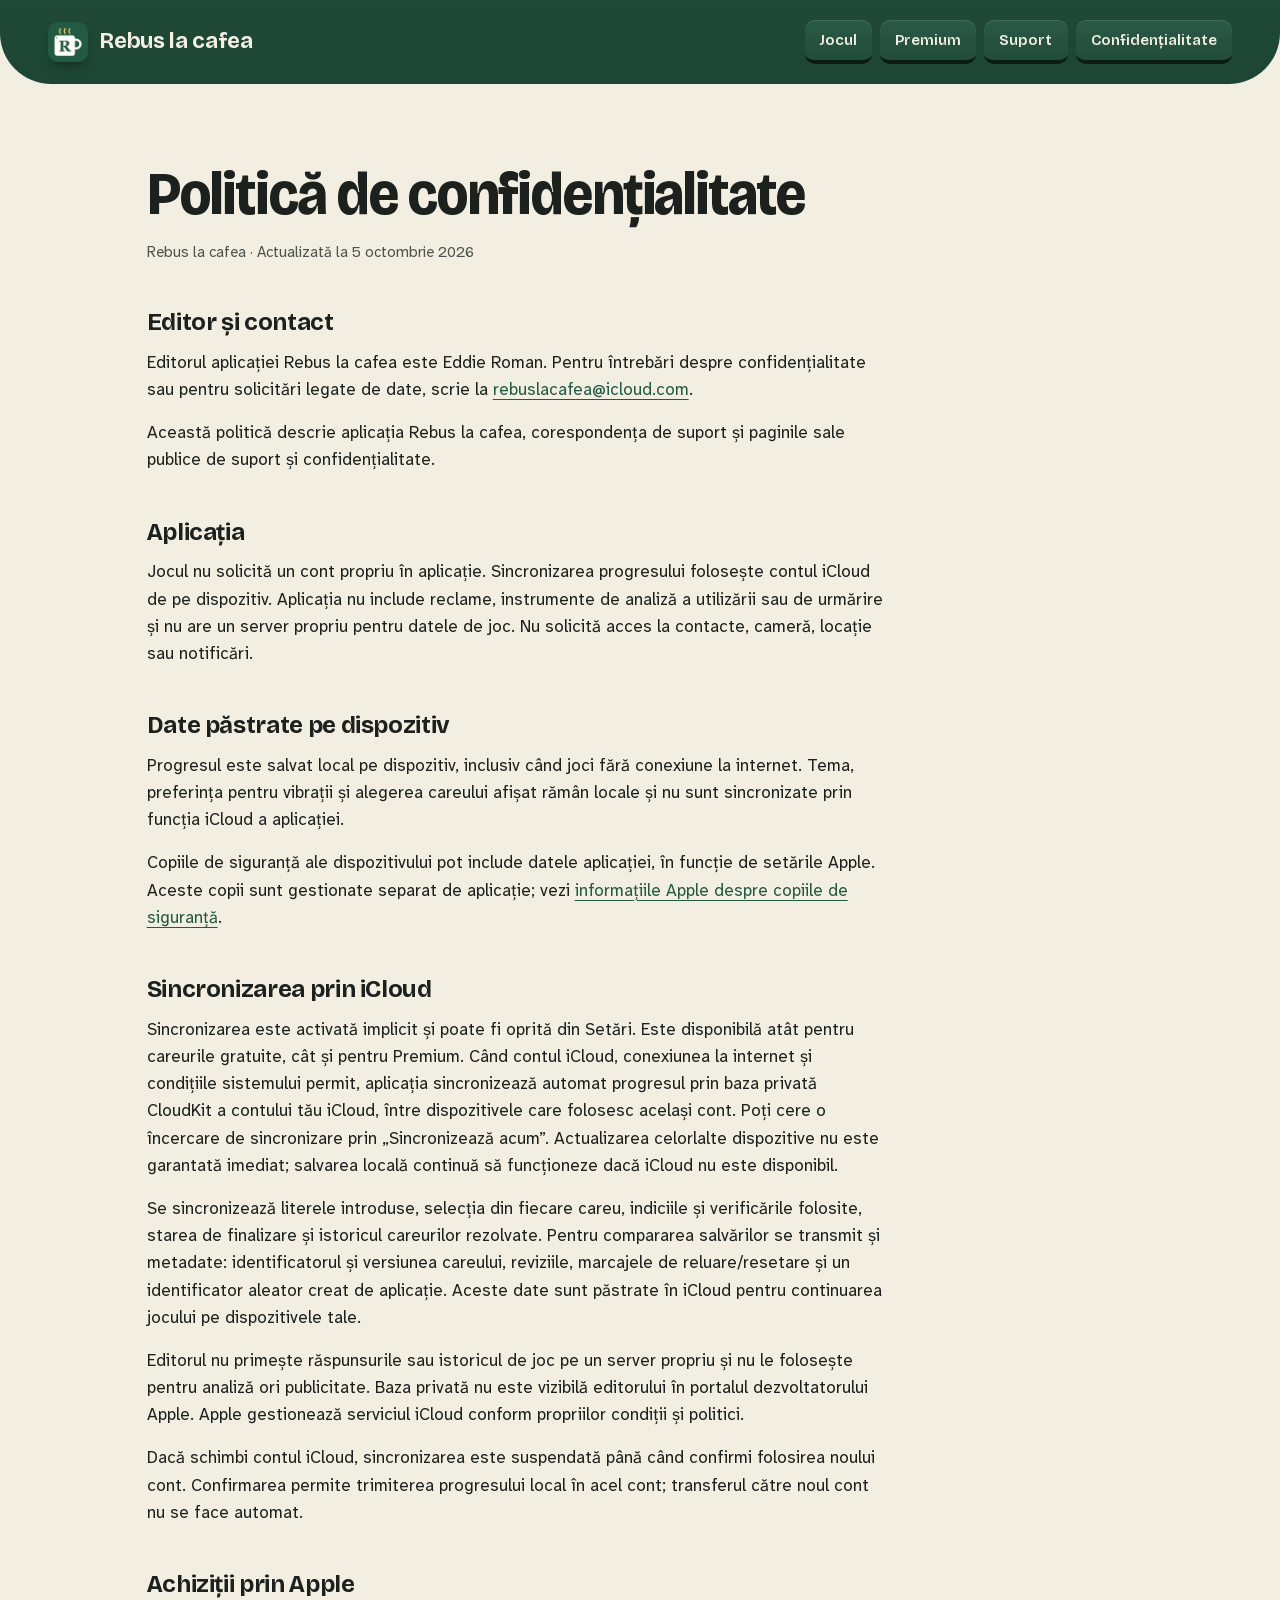
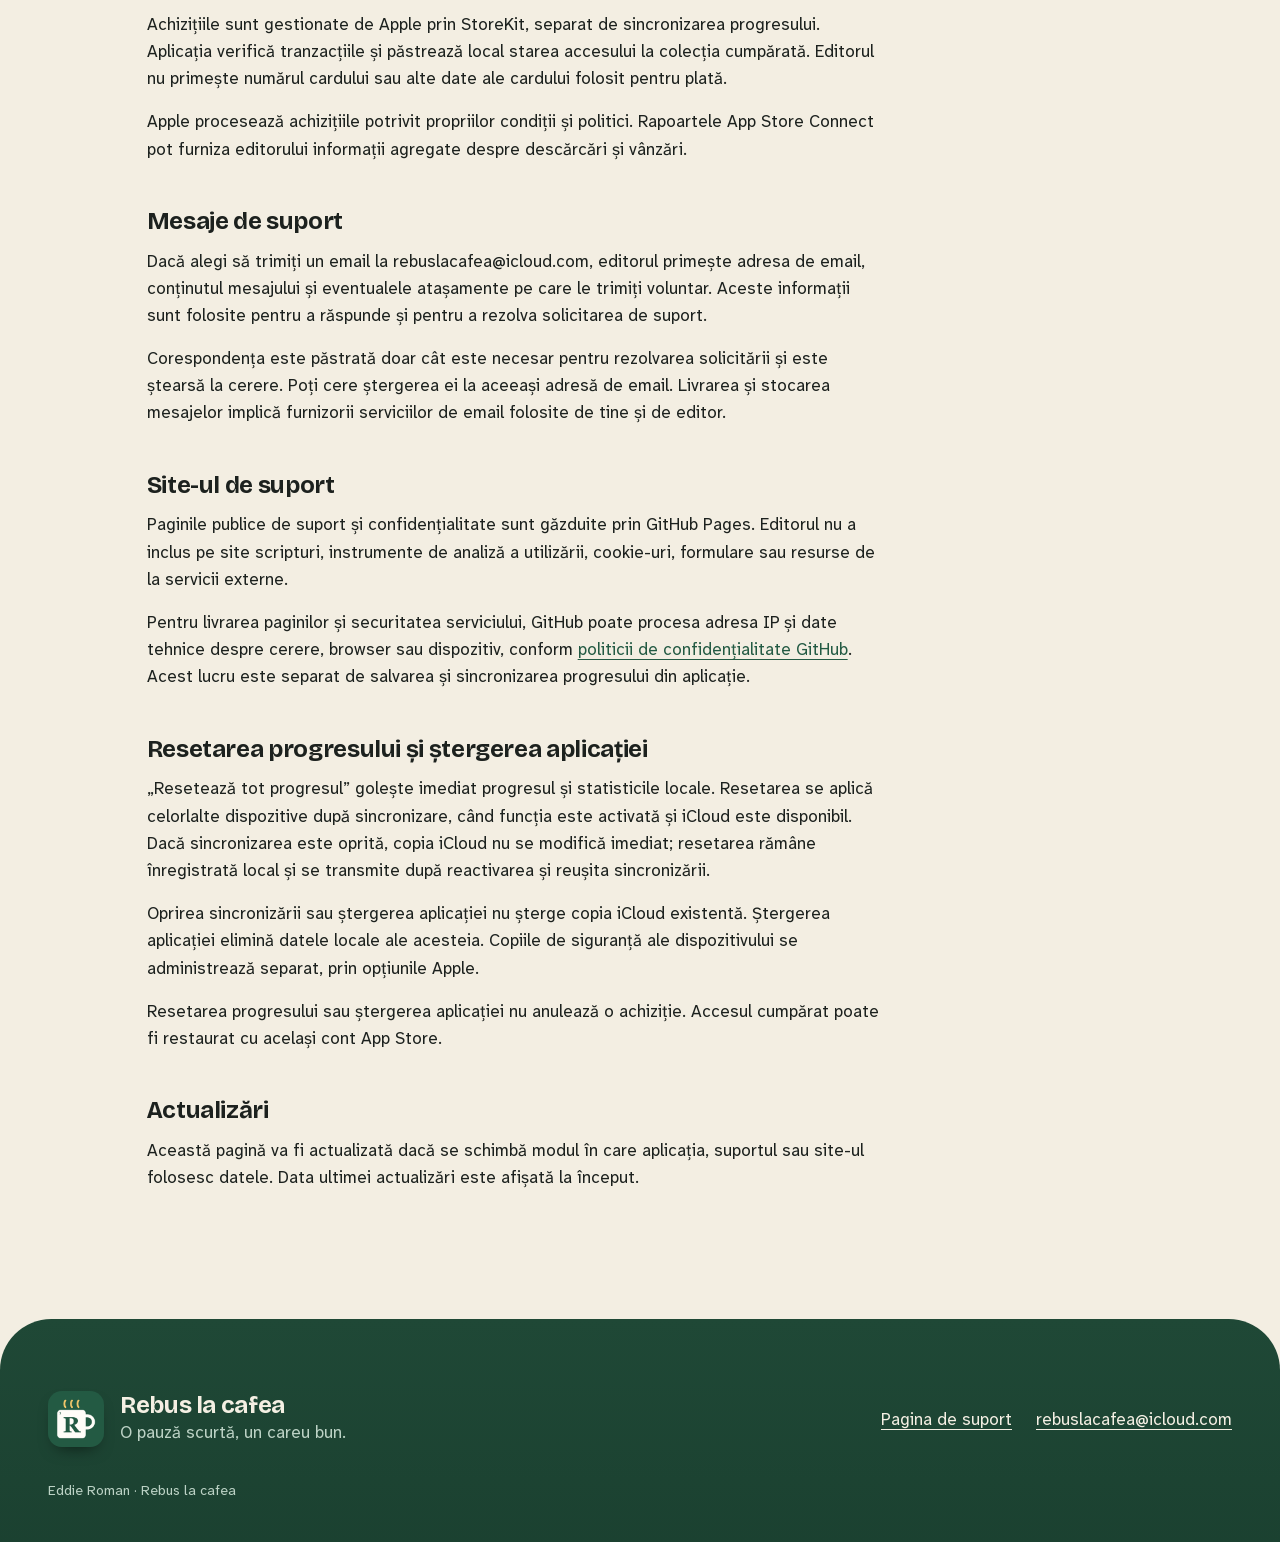
==== commit 41140efe: "Rebuild the site as the diacritic keyboard The home page becomes the app's crossword keyboard: a pla" ====
--- a/confidentialitate/index.html
+++ b/confidentialitate/index.html
@@ -8,19 +8,24 @@
   <link rel="canonical" href="https://eddiesr93.github.io/rebus-la-cafea-site/confidentialitate/">
   <link rel="icon" href="../img/favicon-32.png" sizes="32x32" type="image/png">
   <link rel="apple-touch-icon" href="../img/apple-touch-icon.png">
+  <meta name="theme-color" content="#173a2b">
+  <link rel="preload" href="../fonts/bricolage-latin.woff2" as="font" type="font/woff2" crossorigin>
   <link rel="stylesheet" href="../site.css">
 </head>
 <body>
   <a class="skip-link" href="#continut">Mergi la conținut</a>
-  <header class="site-header frame">
-    <a class="brand" href="../"><img src="../img/apple-touch-icon.png" alt="" width="36" height="36">Rebus la cafea</a>
-    <nav class="site-nav" aria-label="Navigație principală">
-      <a href="../#joc">Jocul</a>
-      <a href="../#premium">Premium</a>
-      <a href="../#suport">Suport</a>
-      <a href="./" aria-current="page">Confidențialitate</a>
-    </nav>
-  </header>
+
+  <div class="case case-top case-slim">
+    <header class="site-header frame">
+      <a class="brand" href="../"><img src="../img/apple-touch-icon.png" alt="" width="40" height="40">Rebus la cafea</a>
+      <nav class="fn-row" aria-label="Navigație principală">
+        <a class="fn" href="../#joc">Jocul</a>
+        <a class="fn" href="../#premium">Premium</a>
+        <a class="fn" href="../#suport">Suport</a>
+        <a class="fn fn-wide" href="./" aria-current="page">Confidențialitate</a>
+      </nav>
+    </header>
+  </div>
 
   <main class="document policy frame" id="continut">
     <h1>Politică de confidențialitate</h1>
@@ -82,9 +87,18 @@
     </section>
   </main>
 
-  <footer class="site-footer frame">
-    <p>Eddie Roman · Rebus la cafea</p>
-    <p><a href="../#suport">Pagina de suport</a></p>
+  <footer class="case case-bottom">
+    <div class="frame footer-inner">
+      <div class="footer-brand">
+        <img src="../img/apple-touch-icon.png" alt="" width="56" height="56">
+        <p><strong>Rebus la cafea</strong> O pauză scurtă, un careu bun.</p>
+      </div>
+      <nav class="footer-nav" aria-label="Linkuri de subsol">
+        <a href="../#suport">Pagina de suport</a>
+        <a href="mailto:rebuslacafea@icloud.com">rebuslacafea@icloud.com</a>
+      </nav>
+      <p class="footer-meta">Eddie Roman · Rebus la cafea</p>
+    </div>
   </footer>
 </body>
 </html>
--- a/site.css
+++ b/site.css
@@ -1,22 +1,172 @@
 @charset "UTF-8";
+
+/* Fonturi găzduite local (SIL OFL 1.1, vezi fonts/OFL-*.txt) */
+
+@font-face {
+  font-family: "Bricolage Grotesque";
+  font-style: normal;
+  font-weight: 200 800;
+  font-stretch: 75% 100%;
+  font-display: swap;
+  src: url("fonts/bricolage-latin-ext.woff2") format("woff2");
+  unicode-range: U+0100-02BA, U+02BD-02C5, U+02C7-02CC, U+02CE-02D7, U+02DD-02FF, U+0304, U+0308, U+0329, U+1D00-1DBF, U+1E00-1E9F, U+1EF2-1EFF, U+2020, U+20A0-20AB, U+20AD-20C4, U+2113, U+2C60-2C7F, U+A720-A7FF;
+}
+
+@font-face {
+  font-family: "Bricolage Grotesque";
+  font-style: normal;
+  font-weight: 200 800;
+  font-stretch: 75% 100%;
+  font-display: swap;
+  src: url("fonts/bricolage-latin.woff2") format("woff2");
+  unicode-range: U+0000-00FF, U+0131, U+0152-0153, U+02BB-02BC, U+02C6, U+02DA, U+02DC, U+0304, U+0308, U+0329, U+2000-206F, U+20AC, U+2122, U+2191, U+2193, U+2212, U+2215, U+FEFF, U+FFFD;
+}
+
+@font-face {
+  font-family: "Atkinson Hyperlegible Next";
+  font-style: normal;
+  font-weight: 400 700;
+  font-display: swap;
+  src: url("fonts/atkinson-latin-ext.woff2") format("woff2");
+  unicode-range: U+0100-02BA, U+02BD-02C5, U+02C7-02CC, U+02CE-02D7, U+02DD-02FF, U+0304, U+0308, U+0329, U+1D00-1DBF, U+1E00-1E9F, U+1EF2-1EFF, U+2020, U+20A0-20AB, U+20AD-20C4, U+2113, U+2C60-2C7F, U+A720-A7FF;
+}
+
+@font-face {
+  font-family: "Atkinson Hyperlegible Next";
+  font-style: normal;
+  font-weight: 400 700;
+  font-display: swap;
+  src: url("fonts/atkinson-latin.woff2") format("woff2");
+  unicode-range: U+0000-00FF, U+0131, U+0152-0153, U+02BB-02BC, U+02C6, U+02DA, U+02DC, U+0304, U+0308, U+0329, U+2000-206F, U+20AC, U+2122, U+2191, U+2193, U+2212, U+2215, U+FEFF, U+FFFD;
+}
+
+@font-face {
+  font-family: "Atkinson Hyperlegible Next";
+  font-style: italic;
+  font-weight: 400;
+  font-display: swap;
+  src: url("fonts/atkinson-italic-latin-ext.woff2") format("woff2");
+  unicode-range: U+0100-02BA, U+02BD-02C5, U+02C7-02CC, U+02CE-02D7, U+02DD-02FF, U+0304, U+0308, U+0329, U+1D00-1DBF, U+1E00-1E9F, U+1EF2-1EFF, U+2020, U+20A0-20AB, U+20AD-20C4, U+2113, U+2C60-2C7F, U+A720-A7FF;
+}
+
+@font-face {
+  font-family: "Atkinson Hyperlegible Next";
+  font-style: italic;
+  font-weight: 400;
+  font-display: swap;
+  src: url("fonts/atkinson-italic-latin.woff2") format("woff2");
+  unicode-range: U+0000-00FF, U+0131, U+0152-0153, U+02BB-02BC, U+02C6, U+02DA, U+02DC, U+0304, U+0308, U+0329, U+2000-206F, U+20AC, U+2122, U+2191, U+2193, U+2212, U+2215, U+FEFF, U+FFFD;
+}
+
+/* Cifrele textului vin din Bricolage: zeroul tăiat din Atkinson se citește ca „Ø” */
+
+@font-face {
+  font-family: "Rebus Digits";
+  font-style: normal;
+  font-weight: 200 800;
+  font-display: swap;
+  src: url("fonts/bricolage-latin.woff2") format("woff2");
+  unicode-range: U+0030-0039;
+}
+
+/* Culori: carcasa tastaturii, hârtia, tastele */
 
 :root {
   color-scheme: light dark;
-  --paper: #f6f2e9;
-  --ink: #202b25;
-  --accent: #235a43;
-  --secondary: #5c5c5c;
-  --rule: #c9cec5;
-  --selection: #d6e5db;
-  --surface: #fffdf8;
-  --on-accent: #ffffff;
-  --gutter: clamp(1.25rem, 4vw, 2.5rem);
-  --serif: ui-serif, "Iowan Old Style", "Palatino Linotype", Georgia, serif;
-  --sans: -apple-system, BlinkMacSystemFont, "Segoe UI", sans-serif;
-  font-family: var(--sans);
-  font-size: 100%;
-  scrollbar-color: var(--accent) var(--paper);
-}
+
+  --case: #173a2b;
+  --case-hi: #1f4836;
+  --case-deep: #0f281d;
+  --case-wall: #0a1c14;
+  --on-case: #f4efe3;
+  --on-case-2: #bcd2c5;
+
+  --paper: #f3eee2;
+  --paper-2: #e8e1d0;
+  --ink: #1c211e;
+  --ink-2: #4c534e;
+  --rule: #d5ccb8;
+  --green: #235a43;
+  --sage: #dce8dd;
+  --solved: #c7e0cd;
+
+  --cap: #faf6ec;
+  --cap-hi: #ffffff;
+  --cap-wall: #cbc1ab;
+  --dia: #dce8dd;
+  --dia-hi: #f0f6f0;
+  --dia-wall: #9fb8a6;
+  --dia-ink: #1f5640;
+  --enter: #fffdf8;
+  --enter-wall: #d2c7ae;
+  --enter-ink: #173a2b;
+
+  --crema: #f1c66b;
+  --crema-hi: #f8dc9c;
+  --crema-wall: #b98a30;
+  --crema-ink: #2a1f0b;
+  --error: #a6291a;
+
+  --cell: #fffdf8;
+  --block: #1c211e;
+  --line: #b9b3a5;
+
+  --night: #1e1b2e;
+  --moon: #f4e6c3;
+  --moon-2: #cdc4dd;
+  --pumpkin: #e9822a;
+  --pumpkin-soft: #f4c391;
+
+  --display: "Bricolage Grotesque", ui-sans-serif, system-ui, sans-serif;
+  --text: "Rebus Digits", "Atkinson Hyperlegible Next", ui-sans-serif, system-ui, sans-serif;
+  --gutter: clamp(1rem, 4vw, 3rem);
+  --frame: min(100vw - var(--gutter) * 2, 76rem);
+  --rail: 0px;
+  --section-gap: clamp(4.5rem, 10vw, 8rem);
+  --ease-out: cubic-bezier(0.16, 1, 0.3, 1);
+
+  scrollbar-color: var(--green) var(--paper);
+}
+
+@media (prefers-color-scheme: dark) {
+  :root {
+    --case: #10291e;
+    --case-hi: #163526;
+    --case-deep: #0a1d15;
+    --case-wall: #050f0a;
+
+    --paper: #121412;
+    --paper-2: #1c1f1c;
+    --ink: #ecEae3;
+    --ink-2: #a9aea7;
+    --rule: #303530;
+    --green: #8cc2a2;
+    --sage: #24392e;
+    --solved: #2f5040;
+
+    --cap: #2e3d35;
+    --cap-hi: #3a4c42;
+    --cap-wall: #15201a;
+    --dia: #2b4437;
+    --dia-hi: #355343;
+    --dia-wall: #15241c;
+    --dia-ink: #c4e6cf;
+
+    --crema: #d6a64a;
+    --crema-hi: #e6bd67;
+    --crema-wall: #8a6420;
+    --crema-ink: #1b1405;
+    --error: #ff9f8e;
+
+    --cell: #2f3330;
+    --block: #050605;
+    --line: #4a4e4a;
+
+    --night: #15131f;
+  }
+}
+
+/* Bază */
 
 * {
   box-sizing: border-box;
@@ -25,48 +175,87 @@
 html {
   -webkit-text-size-adjust: 100%;
   text-size-adjust: 100%;
-  scroll-padding-block-start: 1rem;
+  scroll-behavior: smooth;
+  scroll-padding-block-start: 1.5rem;
 }
 
 body {
   margin: 0;
   background: var(--paper);
   color: var(--ink);
+  font-family: var(--text);
   font-size: 1.0625rem;
-  line-height: 1.65;
+  line-height: 1.6;
   overflow-wrap: break-word;
+  font-variant-numeric: lining-nums;
 }
 
 ::selection {
-  background: var(--selection);
-  color: var(--ink);
+  background: var(--crema-hi);
+  color: var(--crema-ink);
+}
+
+h1,
+h2,
+h3 {
+  margin: 0;
+  font-family: var(--display);
+  font-optical-sizing: auto;
+  text-wrap: balance;
+}
+
+p {
+  margin-block: 0 1rem;
 }
 
 a {
-  color: var(--accent);
-  text-decoration-thickness: 0.075em;
-  text-underline-offset: 0.2em;
-  overflow-wrap: anywhere;
+  color: var(--green);
+  text-decoration-thickness: 0.08em;
+  text-underline-offset: 0.22em;
 }
 
 a:hover {
-  text-decoration-thickness: 0.13em;
-}
-
-a:focus-visible {
-  outline: 2px solid var(--accent);
-  outline-offset: 4px;
-  border-radius: 2px;
+  text-decoration-thickness: 0.14em;
+}
+
+:focus-visible {
+  outline: 3px solid var(--green);
+  outline-offset: 3px;
+  border-radius: 6px;
+}
+
+img {
+  max-inline-size: 100%;
+}
+
+.icon {
+  inline-size: 1.15em;
+  block-size: 1.15em;
+  flex: none;
+  fill: none;
+  stroke: currentColor;
+  stroke-width: 2.2;
+  stroke-linecap: round;
+  stroke-linejoin: round;
+}
+
+.sprite {
+  position: absolute;
+  inline-size: 0;
+  block-size: 0;
+  overflow: hidden;
 }
 
 .skip-link {
   position: absolute;
   inset-block-start: 0.75rem;
   inset-inline-start: var(--gutter);
-  z-index: 1;
-  padding: 0.5rem 0.75rem;
-  background: var(--paper);
-  border: 1px solid var(--ink);
+  z-index: 10;
+  padding: 0.6rem 1rem;
+  background: var(--enter);
+  color: var(--enter-ink);
+  border-radius: 10px;
+  font-weight: 700;
   transform: translateY(-200%);
 }
 
@@ -75,8 +264,247 @@
 }
 
 .frame {
-  inline-size: min(calc(100% - var(--gutter) * 2), 58rem);
+  inline-size: var(--frame);
   margin-inline: auto;
+}
+
+.rail {
+  margin-inline-start: var(--rail);
+}
+
+.meta {
+  color: var(--ink-2);
+  font-size: 0.9375rem;
+}
+
+/* Tastele: fața, peretele lateral și apăsarea */
+
+.key {
+  --h: 4rem;
+  --d: 7px;
+  --face: var(--cap);
+  --face-hi: var(--cap-hi);
+  --wall: var(--cap-wall);
+  --legend: var(--ink);
+  display: block;
+  block-size: var(--h);
+  color: var(--legend);
+  text-decoration: none;
+  cursor: pointer;
+  -webkit-tap-highlight-color: transparent;
+  touch-action: manipulation;
+}
+
+.cap {
+  position: relative;
+  display: grid;
+  place-items: center;
+  block-size: 100%;
+  border-radius: 14px;
+  border-block-end: var(--d) solid var(--wall);
+  background:
+    radial-gradient(130% 110% at 50% 0%, var(--face-hi) 0%, var(--face) 58%, color-mix(in oklab, var(--face) 90%, #000) 100%);
+  box-shadow:
+    inset 0 1px 0 rgb(255 255 255 / 0.55),
+    0 14px 20px -10px rgb(0 0 0 / 0.5);
+  transition:
+    transform 90ms var(--ease-out),
+    border-block-end-width 90ms var(--ease-out),
+    box-shadow 90ms var(--ease-out),
+    background-color 160ms;
+}
+
+.key:hover .cap {
+  --face-hi: color-mix(in oklab, var(--face) 70%, #fff);
+}
+
+.key:active .cap {
+  transform: translateY(calc(var(--d) - 2px));
+  border-block-end-width: 2px;
+  box-shadow:
+    inset 0 1px 0 rgb(255 255 255 / 0.4),
+    0 6px 10px -6px rgb(0 0 0 / 0.5);
+}
+
+.key-dia {
+  --face: var(--dia);
+  --face-hi: var(--dia-hi);
+  --wall: var(--dia-wall);
+  --legend: var(--dia-ink);
+  font-family: var(--display);
+  font-weight: 600;
+  font-size: clamp(1.75rem, 3.6vw, 2.875rem);
+  line-height: 1;
+}
+
+.key-home .cap::after {
+  content: "";
+  position: absolute;
+  inset-block-end: 16%;
+  inset-inline-start: 50%;
+  inline-size: 20%;
+  block-size: 3px;
+  border-radius: 2px;
+  background: currentColor;
+  opacity: 0.35;
+  translate: -50% 0;
+}
+
+/* Tasta Enter ISO: L întors, partea de sus lată și piciorul îngust */
+
+.enter-text strong {
+  display: block;
+  font-family: var(--display);
+  font-size: 1.3125rem;
+  font-weight: 700;
+  letter-spacing: -0.01em;
+}
+
+.enter-icon {
+  inline-size: 1.9rem;
+  block-size: 1.9rem;
+  stroke-width: 2.4;
+}
+
+.key-iso {
+  --d: 7px;
+  --w: 100%;
+  --hh: 4.75rem;
+  --top: 100%;
+  --stem: 74%;
+  position: relative;
+  display: block;
+  inline-size: var(--w);
+  block-size: var(--hh);
+  color: var(--enter-ink);
+  text-decoration: none;
+  -webkit-tap-highlight-color: transparent;
+}
+
+.iso-top,
+.iso-stem {
+  position: absolute;
+  border-radius: 14px;
+  background: linear-gradient(180deg, #ffffff, var(--enter) 60%);
+  transition: transform 90ms var(--ease-out);
+}
+
+.iso-top {
+  z-index: 2;
+  inset: 0 0 auto 0;
+  display: flex;
+  align-items: center;
+  justify-content: space-between;
+  gap: 0.75rem;
+  block-size: var(--top);
+  padding-inline: 1.15rem 1rem;
+  border-block-end: var(--d) solid var(--enter-wall);
+  box-shadow:
+    inset 0 1px 0 rgb(255 255 255 / 0.8),
+    0 14px 20px -10px rgb(0 0 0 / 0.5);
+  font-size: 0.9375rem;
+  line-height: 1.2;
+}
+
+.iso-stem {
+  z-index: 1;
+  display: none;
+  inset: 0 0 0 auto;
+  inline-size: var(--stem);
+  place-items: end center;
+  padding-block-end: 1rem;
+  border-block-end: var(--d) solid var(--enter-wall);
+  background: var(--enter);
+  box-shadow: 0 14px 20px -10px rgb(0 0 0 / 0.5);
+}
+
+.key-iso:active .iso-top,
+.key-iso:active .iso-stem {
+  transform: translateY(calc(var(--d) - 2px));
+  border-block-end-width: 2px;
+}
+
+.key-iso:hover .iso-top,
+.key-iso:hover .iso-stem {
+  filter: brightness(1.02);
+}
+
+.key-iso:focus-visible {
+  outline: none;
+}
+
+.key-iso:focus-visible .iso-top,
+.key-iso:focus-visible .iso-stem {
+  outline: 3px solid var(--crema);
+  outline-offset: 3px;
+}
+
+.paper .key-iso:focus-visible .iso-top,
+.paper .key-iso:focus-visible .iso-stem {
+  outline-color: var(--green);
+}
+
+@media (min-width: 48rem) {
+  .key-iso {
+    --w: 17rem;
+    --hh: 7.75rem;
+    --top: 58%;
+  }
+
+  .iso-top {
+    border-block-end: 0;
+    border-end-end-radius: 0;
+    box-shadow: inset 0 1px 0 rgb(255 255 255 / 0.8);
+  }
+
+  .iso-top::after {
+    content: "";
+    position: absolute;
+    inset-block-start: 100%;
+    inset-inline-start: 0;
+    inline-size: calc(100% - var(--stem));
+    block-size: var(--d);
+    border-end-start-radius: 14px;
+    background: var(--enter-wall);
+    box-shadow: 0 14px 20px -10px rgb(0 0 0 / 0.5);
+  }
+
+  .key-iso:active .iso-top {
+    border-block-end-width: 0;
+  }
+
+  .key-iso:active .iso-top::after {
+    block-size: 2px;
+  }
+
+  .iso-stem {
+    display: grid;
+  }
+
+  .iso-icon-inline {
+    display: none;
+  }
+}
+
+/* Carcasa de sus: antet și prima secțiune */
+
+.case {
+  background:
+    linear-gradient(180deg, var(--case-hi), var(--case) 28rem);
+  color: var(--on-case);
+}
+
+.case :focus-visible {
+  outline-color: var(--crema);
+}
+
+.case a:not(.key, .key-iso) {
+  color: var(--on-case);
+}
+
+.case-top {
+  border-end-start-radius: clamp(28px, 4vw, 56px);
+  border-end-end-radius: clamp(28px, 4vw, 56px);
 }
 
 .site-header {
@@ -84,398 +512,761 @@
   flex-wrap: wrap;
   align-items: center;
   justify-content: space-between;
-  gap: 0.5rem 1.5rem;
-  padding-block: 1.25rem;
-  border-block-end: 1px solid var(--rule);
+  gap: 0.75rem 1.5rem;
+  padding-block: 1.25rem 0.5rem;
 }
 
 .brand {
   display: inline-flex;
   align-items: center;
-  gap: 0.6rem;
-  padding-block: 0.4rem;
-  color: var(--ink);
-  font-family: var(--serif);
-  font-size: 1.5rem;
+  gap: 0.7rem;
+  min-block-size: 44px;
+  font-family: var(--display);
+  font-size: 1.375rem;
   font-weight: 700;
-  line-height: 1.3;
+  letter-spacing: -0.015em;
   text-decoration: none;
 }
 
 .brand img {
-  border-radius: 9px;
-}
-
-.site-nav {
+  border-radius: 10px;
+  box-shadow: 0 6px 12px -6px rgb(0 0 0 / 0.6);
+}
+
+.fn-row {
   display: flex;
   flex-wrap: wrap;
-  gap: 0.25rem 1rem;
-  font-size: 0.9375rem;
-}
-
-.site-nav a {
+  gap: 0.5rem;
+}
+
+.case .fn {
   display: inline-flex;
   align-items: center;
   min-block-size: 44px;
-  padding-block: 0.5rem;
-}
-
-.site-nav a[aria-current="page"] {
+  padding: 0 0.95rem;
+  border-radius: 10px;
+  border-block-end: 4px solid var(--case-wall);
+  background: linear-gradient(180deg, #2a5a45, #224c3a);
+  color: var(--on-case);
+  font-family: var(--display);
+  font-size: 0.9375rem;
+  font-weight: 600;
+  text-decoration: none;
+  box-shadow: inset 0 1px 0 rgb(255 255 255 / 0.1);
+  transition: transform 90ms var(--ease-out);
+}
+
+.case .fn:hover {
+  background: linear-gradient(180deg, #316650, #285541);
+}
+
+.case .fn:active {
+  transform: translateY(2px);
+}
+
+.hero {
+  padding-block: clamp(2rem, 5vw, 3.75rem) clamp(2.25rem, 4vw, 3.25rem);
+}
+
+.hero-words {
+  display: grid;
+  gap: 1rem 2rem;
+  margin-inline-start: var(--rail);
+  margin-block-end: clamp(1.75rem, 3.5vw, 2.75rem);
+}
+
+.hero h1 {
+  max-inline-size: 13ch;
+  font-size: clamp(2.75rem, 6.6vw, 5.75rem);
+  font-weight: 750;
+  font-stretch: 92%;
+  line-height: 0.96;
+  letter-spacing: -0.035em;
+}
+
+.lede {
+  max-inline-size: 34ch;
+  margin: 0;
+  color: var(--on-case-2);
+  font-size: 1.1875rem;
+  line-height: 1.55;
+}
+
+/* Careul jucabil (fără JavaScript: radio + etichete) */
+
+.deck {
+  position: relative;
+  display: grid;
+  grid-template-areas:
+    "board"
+    "clue"
+    "keys"
+    "enter";
+  gap: 0.9rem;
+  padding: clamp(0.85rem, 2vw, 1.5rem);
+  border-radius: clamp(20px, 3vw, 30px);
+  background: var(--case-deep);
+  box-shadow:
+    inset 0 3px 8px rgb(0 0 0 / 0.45),
+    inset 0 -1px 0 rgb(255 255 255 / 0.06);
+}
+
+.key-input {
+  position: absolute;
+  inline-size: 1px;
+  block-size: 1px;
+  opacity: 0;
+  pointer-events: none;
+}
+
+.board {
+  grid-area: board;
+  container-type: inline-size;
+  display: grid;
+  grid-template-columns: repeat(5, 1fr);
+  gap: 1px;
+  align-self: start;
+  border: 2px solid var(--block);
+  border-radius: 8px;
+  overflow: hidden;
+  background: var(--line);
+  box-shadow: 0 16px 28px -14px rgb(0 0 0 / 0.65);
+}
+
+.cell {
+  position: relative;
+  display: grid;
+  place-items: center;
+  aspect-ratio: 1;
+  background: var(--cell);
   color: var(--ink);
+  font-family: var(--display);
+  font-size: 1.75rem;
+  font-size: 9cqi;
   font-weight: 600;
-}
-
-.document {
-  max-inline-size: 70ch;
-  padding-block: clamp(2.5rem, 6vw, 4rem) 4rem;
-}
-
-h1,
-h2 {
-  font-family: var(--serif);
+  line-height: 1;
+}
+
+.cell.n::before {
+  content: attr(data-n);
+  position: absolute;
+  inset-block-start: 6%;
+  inset-inline-start: 8%;
+  font-family: var(--text);
+  font-size: 0.32em;
   font-weight: 700;
-  text-wrap: balance;
-}
-
-h1 {
+  color: var(--ink-2);
+}
+
+.cell.block {
+  background: var(--block);
+}
+
+.board .r0:not(.block) {
+  background: var(--sage);
+  transition: background-color 300ms var(--ease-out);
+}
+
+.board .cell.target {
+  background: var(--crema);
+  color: var(--crema-ink);
+  box-shadow: inset 0 0 0 2px rgb(42 31 11 / 0.85);
+}
+
+.caret {
+  inline-size: 2px;
+  block-size: 46%;
+  border-radius: 1px;
+  background: currentColor;
+  animation: blink 1.1s steps(1) infinite;
+}
+
+.try {
+  display: none;
+  color: var(--error);
+}
+
+.try-s {
+  color: inherit;
+}
+
+.key-input:checked ~ .board .caret {
+  display: none;
+}
+
+#k-a:checked ~ .board .try-a,
+#k-aa:checked ~ .board .try-aa,
+#k-i:checked ~ .board .try-i,
+#k-s:checked ~ .board .try-s,
+#k-t:checked ~ .board .try-t {
+  display: block;
+  animation: pop 260ms var(--ease-out);
+}
+
+:is(#k-a, #k-aa, #k-i, #k-t):checked ~ .board .target::after {
+  content: "!";
+  position: absolute;
+  inset-block-start: 5%;
+  inset-inline-end: 10%;
+  color: var(--error);
+  font-size: 0.42em;
+  font-weight: 800;
+}
+
+#k-s:checked ~ .board .r0:not(.block) {
+  background: var(--solved);
+}
+
+#k-s:checked ~ .board .target {
+  color: var(--ink);
+  box-shadow: none;
+}
+
+.clue {
+  grid-area: clue;
+  padding: 0.85rem 1.1rem 0.9rem;
+  border-radius: 16px;
+  background: var(--sage);
+  color: var(--ink);
+}
+
+.clue p:not(.clue-text) {
   margin: 0;
-  font-size: clamp(2.25rem, 6vw, 3.25rem);
-  line-height: 1.12;
-  letter-spacing: -0.025em;
-}
-
-h2 {
-  margin-block: 2.5rem 0.7rem;
-  font-size: 1.625rem;
+}
+
+.clue-dir {
+  display: flex;
+  align-items: center;
+  gap: 0.4rem;
+  color: var(--green);
+  font-size: 0.875rem;
+  font-weight: 700;
+  font-variant-numeric: tabular-nums;
+}
+
+.clue-dir .icon {
+  inline-size: 1rem;
+  block-size: 1rem;
+}
+
+.clue-text {
+  margin-block: 0.2rem 0.45rem;
+  font-family: var(--display);
+  font-size: clamp(1.25rem, 2.2vw, 1.5rem);
+  font-weight: 550;
   line-height: 1.25;
-}
-
-h3 {
-  margin-block: 1.75rem 0.5rem;
+  letter-spacing: -0.01em;
+}
+
+.fb {
+  display: none;
+  align-items: center;
+  gap: 0.45rem;
+  font-size: 0.9375rem;
+  font-weight: 600;
+  line-height: 1.35;
+}
+
+.fb .icon {
+  inline-size: 1.1rem;
+  block-size: 1.1rem;
+}
+
+.fb-none {
+  display: block;
+  color: var(--ink-2);
+  font-weight: 400;
+}
+
+.key-input:checked ~ .clue .fb-none {
+  display: none;
+}
+
+#k-a:checked ~ .clue .fb-a,
+#k-aa:checked ~ .clue .fb-aa,
+#k-i:checked ~ .clue .fb-i,
+#k-t:checked ~ .clue .fb-t {
+  display: flex;
+  color: var(--error);
+}
+
+#k-s:checked ~ .clue .fb-s {
+  display: flex;
+  color: var(--green);
+}
+
+.keys {
+  grid-area: keys;
+  display: grid;
+  grid-template-columns: repeat(5, minmax(0, 1fr));
+  gap: 0.6rem 0.55rem;
+  align-items: end;
+}
+
+.keys .key-dia {
+  --h: clamp(4.25rem, 8vw, 6.25rem);
+}
+
+.hero-enter {
+  grid-area: enter;
+}
+
+/* Tasta aleasă rămâne apăsată, în culoarea cremei */
+#k-a:checked ~ .keys [for="k-a"],
+#k-aa:checked ~ .keys [for="k-aa"],
+#k-i:checked ~ .keys [for="k-i"],
+#k-s:checked ~ .keys [for="k-s"],
+#k-t:checked ~ .keys [for="k-t"] {
+  --face: var(--crema);
+  --face-hi: var(--crema-hi);
+  --wall: var(--crema-wall);
+  --legend: var(--crema-ink);
+}
+
+#k-a:checked ~ .keys [for="k-a"] .cap,
+#k-aa:checked ~ .keys [for="k-aa"] .cap,
+#k-i:checked ~ .keys [for="k-i"] .cap,
+#k-s:checked ~ .keys [for="k-s"] .cap,
+#k-t:checked ~ .keys [for="k-t"] .cap {
+  transform: translateY(calc(var(--d) - 3px));
+  border-block-end-width: 3px;
+}
+
+#k-a:focus-visible ~ .keys [for="k-a"] .cap,
+#k-aa:focus-visible ~ .keys [for="k-aa"] .cap,
+#k-i:focus-visible ~ .keys [for="k-i"] .cap,
+#k-s:focus-visible ~ .keys [for="k-s"] .cap,
+#k-t:focus-visible ~ .keys [for="k-t"] .cap {
+  outline: 3px solid var(--crema);
+  outline-offset: 3px;
+}
+
+.hero-note {
+  margin: 1.25rem 0 0;
+  color: var(--on-case-2);
+  font-size: 0.9375rem;
+}
+
+.case .hero-note a {
+  color: var(--on-case);
+  font-weight: 700;
+}
+
+/* Hârtia: secțiunile din mijloc */
+
+.section-head {
+  max-inline-size: 46rem;
+  margin-block-end: clamp(2rem, 4vw, 3rem);
+}
+
+.section-head h2,
+.night h2 {
+  font-size: clamp(2.125rem, 4.4vw, 3.5rem);
+  font-weight: 750;
+  font-stretch: 94%;
+  line-height: 1.02;
+  letter-spacing: -0.03em;
+}
+
+.section-head p {
+  max-inline-size: 46ch;
+  margin: 1rem 0 0;
+  color: var(--ink-2);
+  font-size: 1.1875rem;
+}
+
+.promise {
+  padding-block-start: clamp(3.5rem, 8vw, 6rem);
+}
+
+.spacebar {
+  padding: clamp(1.75rem, 4.5vw, 3.25rem) clamp(1.5rem, 5vw, 4rem) clamp(2rem, 5vw, 3.5rem) max(1.5rem, var(--rail));
+  border-radius: clamp(20px, 3vw, 28px);
+  border-block-end: clamp(8px, 1.2vw, 12px) solid var(--cap-wall);
+  background:
+    radial-gradient(120% 140% at 50% 0%, var(--cap-hi) 0%, var(--cap) 55%, color-mix(in oklab, var(--cap) 92%, #000) 100%);
+  box-shadow:
+    inset 0 1px 0 rgb(255 255 255 / 0.6),
+    0 26px 40px -24px rgb(28 33 30 / 0.55);
+}
+
+.spacebar h2 {
+  max-inline-size: 22ch;
+  font-size: clamp(2.25rem, 5.6vw, 4.75rem);
+  font-weight: 760;
+  font-stretch: 90%;
+  line-height: 0.98;
+  letter-spacing: -0.035em;
+}
+
+.promise-body {
+  max-inline-size: 42rem;
+  margin-block-start: clamp(2rem, 4vw, 2.75rem);
+  font-size: 1.1875rem;
+}
+
+.mods {
+  display: flex;
+  flex-wrap: wrap;
+  gap: 0.6rem;
+  margin: 1.75rem 0 0;
+  padding: 0;
+  list-style: none;
+}
+
+.mods li {
+  display: inline-flex;
+  align-items: center;
+  min-block-size: 2.75rem;
+  padding: 0 1rem;
+  border-radius: 10px;
+  border-block-end: 4px solid var(--rule);
+  background: var(--paper-2);
+  color: var(--ink-2);
+  font-family: var(--display);
+  font-size: 0.9375rem;
+  font-weight: 600;
+  text-decoration: line-through;
+  text-decoration-thickness: 2px;
+  text-decoration-color: var(--error);
+}
+
+.screens,
+.clues,
+.premium,
+.support {
+  padding-block-start: var(--section-gap);
+}
+
+.shots {
+  display: grid;
+  grid-auto-flow: column;
+  grid-auto-columns: 66%;
+  gap: 1.25rem;
+  margin-inline: calc(var(--gutter) * -1);
+  padding: 0.5rem var(--gutter) 1.5rem;
+  overflow-x: auto;
+  scroll-snap-type: x mandatory;
+  scroll-padding-inline: var(--gutter);
+  scrollbar-width: thin;
+}
+
+.shot {
+  margin: 0;
+  scroll-snap-align: start;
+}
+
+.shot img {
+  display: block;
+  inline-size: 100%;
+  block-size: auto;
+  border-radius: clamp(22px, 3vw, 36px);
+  background: var(--paper-2);
+  box-shadow:
+    0 2px 4px rgb(28 33 30 / 0.08),
+    0 26px 44px -26px rgb(28 33 30 / 0.55);
+}
+
+.shot figcaption {
+  margin-block-start: 1rem;
+  color: var(--ink-2);
+  font-size: 0.9375rem;
+  line-height: 1.45;
+}
+
+.shot figcaption strong {
+  display: block;
+  margin-block-end: 0.15rem;
+  color: var(--ink);
+  font-family: var(--display);
   font-size: 1.125rem;
   font-weight: 650;
-  line-height: 1.4;
-  text-wrap: balance;
-}
-
-p {
-  margin-block: 0 1rem;
-}
-
-.lede {
-  max-inline-size: 58ch;
-  margin-block: 1rem 2rem;
+}
+
+.clue-list {
+  display: grid;
+  gap: 0 clamp(2rem, 5vw, 4.5rem);
+  margin-block: 0;
+  margin-inline-end: 0;
+  padding: 0;
+  list-style: none;
+}
+
+.clue-list li {
+  padding-block: 1.6rem 2rem;
+  border-block-start: 1px solid var(--rule);
+}
+
+.clue-list h3 {
+  position: relative;
+  margin-block: 0 0.9rem;
+  font-size: clamp(1.375rem, 2.2vw, 1.625rem);
+  font-weight: 650;
+  line-height: 1.15;
+  letter-spacing: -0.015em;
+}
+
+.clue-list p:last-child {
+  margin: 0;
+  max-inline-size: 42ch;
+}
+
+.idx {
+  display: inline-flex;
+  align-items: center;
+  gap: 0.15rem;
+  margin-inline-end: 0.5rem;
+  color: var(--green);
+  font-variant-numeric: tabular-nums;
+}
+
+.idx .icon {
+  inline-size: 0.8em;
+  block-size: 0.8em;
+}
+
+.answer-row {
+  display: flex;
+  flex-wrap: wrap;
+  align-items: center;
+  gap: 0.5rem 0.9rem;
+  margin: 0 0 1rem;
+}
+
+.len {
+  color: var(--ink-2);
+  font-size: 0.875rem;
+}
+
+.answer {
+  display: inline-flex;
+  gap: 1px;
+  border: 1.5px solid var(--block);
+  border-radius: 6px;
+  overflow: hidden;
+  background: var(--line);
+}
+
+.answer span {
+  display: grid;
+  place-items: center;
+  inline-size: 2.5rem;
+  block-size: 2.5rem;
+  background: var(--cell);
+  font-family: var(--display);
+  font-size: 1.25rem;
+  font-weight: 600;
+  line-height: 1;
+}
+
+/* Secțiunea temporară de Halloween */
+
+.night {
+  margin-block-start: var(--section-gap);
+  padding-block: clamp(4rem, 8vw, 6.5rem);
+  background: var(--night);
+  color: var(--moon);
+}
+
+.night-inner {
+  display: grid;
+  gap: 3rem;
+  align-items: center;
+}
+
+.night :focus-visible {
+  outline-color: var(--pumpkin);
+}
+
+.night-lede {
+  max-inline-size: 34ch;
+  margin-block: 1.1rem 1.75rem;
+  color: var(--moon-2);
   font-size: 1.1875rem;
-  line-height: 1.6;
-}
-
-.meta {
-  color: var(--secondary);
+}
+
+.night-facts {
+  display: grid;
+  gap: 0.75rem;
+  margin: 0;
+  padding: 0;
+  list-style: none;
+}
+
+.night-facts li {
+  display: flex;
+  gap: 0.65rem;
+  max-inline-size: 44ch;
+}
+
+.night-facts .icon {
+  margin-block-start: 0.2em;
+  color: var(--pumpkin);
+}
+
+.night-grid {
+  justify-self: center;
+  inline-size: min(100%, 24rem);
+  margin: 0;
+}
+
+.board-night {
+  grid-template-columns: repeat(6, 1fr);
+  border-color: #0d0b16;
+  background: #8f86a3;
+  box-shadow: 0 30px 60px -24px rgb(0 0 0 / 0.8);
+}
+
+.board-night .cell {
+  background: #f6eedb;
+  color: #1e1b2e;
+}
+
+.board-night .cell.n::before {
+  color: #5b5470;
+}
+
+.board-night .block {
+  background: #0d0b16;
+}
+
+.board-night .on {
+  background: var(--pumpkin-soft);
+}
+
+.board-night .head {
+  background: var(--crema);
+  box-shadow: inset 0 0 0 2px rgb(42 31 11 / 0.85);
+}
+
+.night-grid figcaption {
+  margin-block-start: 1.1rem;
+  color: var(--moon);
+  font-family: var(--display);
+  font-size: 1.25rem;
+  font-weight: 550;
+  line-height: 1.3;
+}
+
+.night-grid .clue-dir {
+  margin-block-end: 0.25rem;
+  color: var(--pumpkin);
+  font-family: var(--text);
+}
+
+/* Premium */
+
+.ledger {
+  max-inline-size: 48rem;
+  margin-block: 0;
+  padding: 0;
+  list-style: none;
+  border-block-start: 1px solid var(--rule);
+}
+
+.ledger li {
+  display: flex;
+  align-items: center;
+  justify-content: space-between;
+  gap: 1rem;
+  min-block-size: 3.75rem;
+  padding-block: 0.6rem;
+  border-block-end: 1px solid var(--rule);
+  font-size: 1.125rem;
+}
+
+.tag {
+  display: inline-flex;
+  align-items: center;
+  border-radius: 10px;
+  border-block-end: 4px solid var(--cap-wall);
+  background: var(--cap);
+  color: var(--ink);
+  font-family: var(--display);
+}
+
+.tag-premium {
+  border-block-end-color: var(--dia-wall);
+  background: var(--dia);
+  color: var(--dia-ink);
+}
+
+.ledger .tag {
+  flex: none;
+  min-block-size: 2.25rem;
+  padding-inline: 0.8rem;
+  border-block-end-width: 4px;
   font-size: 0.9375rem;
-}
-
-.updated {
-  margin-block: 1rem 2.25rem;
-  font-variant-numeric: tabular-nums;
-}
-
-.contact {
-  margin-block: 2rem 2.75rem;
-  padding-block: 1.5rem;
-  border-block: 1px solid var(--rule);
-}
-
-.contact h2,
-.contact h3 {
-  margin-block: 0 0.75rem;
-}
-
-.contact address {
-  display: flex;
-  flex-direction: column;
-  align-items: flex-start;
-  margin-block-end: 0.75rem;
-  font-style: normal;
+  font-weight: 650;
+  box-shadow: 0 8px 12px -10px rgb(28 33 30 / 0.5);
+}
+
+.ledger-note {
+  max-inline-size: 48rem;
+  margin-block: 1.25rem 0;
+  color: var(--ink-2);
+  font-size: 0.9375rem;
+}
+
+.cta-row {
+  margin-block-start: 2rem;
+}
+
+
+
+/* Suport */
+
+.support {
+  padding-block-end: var(--section-gap);
+}
+
+.support-grid {
+  display: grid;
+  gap: 3rem;
+}
+
+.contact h3,
+.faq h3 {
+  margin-block-end: 0.85rem;
+  font-size: 1.5rem;
+  font-weight: 700;
+  letter-spacing: -0.015em;
 }
 
 .email-link {
   display: inline-flex;
   align-items: center;
+  gap: 0.55rem;
   min-block-size: 44px;
-  max-inline-size: 100%;
-  font-size: 1.1875rem;
-  font-weight: 600;
-}
-
-.contact p:last-child,
-.faq p:last-child,
-.policy section p:last-child {
-  margin-block-end: 0;
-}
-
-.site-footer {
-  display: flex;
-  flex-wrap: wrap;
-  justify-content: space-between;
-  gap: 0.5rem 1.5rem;
-  padding-block: 1.5rem 2rem;
-  border-block-start: 1px solid var(--rule);
-  color: var(--secondary);
-  font-size: 0.875rem;
-}
-
-.site-footer p {
-  margin: 0;
-}
-
-/* Pagina de prezentare */
-
-.hero {
-  display: grid;
-  grid-template-columns: minmax(0, 1.4fr) minmax(0, 1fr);
-  align-items: center;
-  gap: 2.5rem;
-  padding-block: clamp(2.5rem, 7vw, 5rem) clamp(2rem, 5vw, 3.5rem);
-}
-
-.eyebrow {
   margin-block-end: 0.75rem;
-  color: var(--accent);
-  font-size: 0.875rem;
+  font-family: var(--display);
+  font-size: clamp(1.1875rem, 2vw, 1.375rem);
   font-weight: 650;
-  letter-spacing: 0.08em;
-  text-transform: uppercase;
-}
-
-.hero h1 {
-  font-size: clamp(2.5rem, 7vw, 4rem);
-}
-
-.hero .lede {
-  margin-block-end: 1.75rem;
-}
-
-.cta-row {
-  display: flex;
-  flex-wrap: wrap;
-  align-items: center;
-  gap: 0.75rem 1.25rem;
-}
-
-.badge,
-.button-link {
-  display: inline-flex;
-  align-items: center;
-  min-block-size: 48px;
-  padding: 0.5rem 1.25rem;
-  border-radius: 999px;
-  font-weight: 650;
-}
-
-.badge {
-  background: var(--accent);
-  color: var(--on-accent);
-  text-decoration: none;
-}
-
-a.badge:hover {
-  filter: brightness(1.12);
-}
-
-.button-link {
-  border: 1px solid var(--accent);
-  text-decoration: none;
-}
-
-.button-link:hover {
-  background: var(--selection);
-}
-
-.phone {
-  margin: 0;
-  padding: 7px;
-  background: #202b25;
-  border-radius: 2.4rem;
-  box-shadow: 0 1.5rem 3rem -1.5rem rgb(0 0 0 / 0.5);
-}
-
-.phone img {
-  display: block;
-  inline-size: 100%;
-  block-size: auto;
-  border-radius: 2rem;
-}
-
-.hero-phone {
-  inline-size: min(100%, 17rem);
-  justify-self: center;
-  transform: rotate(2deg);
-}
-
-.cta-note {
-  margin-block: 0.75rem 0;
-}
-
-.gallery {
-  display: grid;
-  grid-template-columns: repeat(4, minmax(0, 1fr));
-  gap: 1.5rem;
-}
-
-.shot {
-  margin: 0;
-}
-
-.shot .phone {
-  padding: 5px;
-  border-radius: 1.6rem;
-}
-
-.shot .phone img {
-  border-radius: 1.3rem;
-}
-
-.shot figcaption {
-  margin-block-start: 0.9rem;
-  color: var(--secondary);
-  font-size: 0.9375rem;
-  line-height: 1.45;
-}
-
-.shot figcaption strong {
-  display: block;
-  color: var(--ink);
-}
-
-.plans-cta {
-  margin-block: 1.5rem 0;
-  text-align: center;
-}
-
-.stats {
-  display: grid;
-  grid-template-columns: repeat(3, 1fr);
-  gap: 1rem;
-  padding-block: 1.5rem;
-  border-block: 1px solid var(--rule);
-  text-align: center;
-}
-
-.stats p {
-  margin: 0;
-  color: var(--secondary);
-  font-size: 0.9375rem;
-  line-height: 1.35;
-}
-
-.stats strong {
-  display: block;
-  color: var(--accent);
-  font-family: var(--serif);
-  font-size: clamp(2rem, 6vw, 2.75rem);
-  line-height: 1.1;
-  font-variant-numeric: tabular-nums;
-}
-
-.section {
-  padding-block: clamp(2.5rem, 6vw, 4rem) 0;
-}
-
-.section > h2 {
-  margin-block-start: 0;
-  font-size: clamp(1.75rem, 4.5vw, 2.25rem);
-}
-
-.section-lede {
-  max-inline-size: 58ch;
-  margin-block-end: 2rem;
-  color: var(--secondary);
-  font-size: 1.125rem;
-}
-
-.features {
-  display: grid;
-  grid-template-columns: repeat(auto-fit, minmax(15rem, 1fr));
-  gap: 1rem;
-  margin: 0;
-  padding: 0;
-  list-style: none;
-}
-
-.features li,
-.plan {
-  padding: 1.25rem 1.5rem;
-  background: var(--surface);
-  border: 1px solid var(--rule);
-  border-radius: 10px;
-}
-
-.features h3,
-.plan h3 {
-  margin-block: 0 0.4rem;
-}
-
-.features p {
-  margin: 0;
-  font-size: 1rem;
-}
-
-.plans {
-  display: grid;
-  grid-template-columns: repeat(auto-fit, minmax(16rem, 1fr));
-  gap: 1rem;
-}
-
-.plan h3 {
-  font-family: var(--serif);
-  font-size: 1.5rem;
-}
-
-.plan ul {
-  margin: 0.5rem 0 1rem;
-  padding-inline-start: 1.25rem;
-}
-
-.plan li {
-  margin-block-end: 0.35rem;
-}
-
-.plan li::marker {
-  color: var(--accent);
-}
-
-.plan .meta {
-  margin: 0;
-}
-
-.plan-featured {
-  border: 2px solid var(--accent);
-}
-
-.support {
-  max-inline-size: 70ch;
-  margin-inline: auto;
-  padding-block-end: 4rem;
-}
-
-.faq h3 {
-  margin-block: 0 0.5rem;
-  font-family: var(--serif);
-  font-size: 1.5rem;
+}
+
+.contact p {
+  max-inline-size: 40ch;
 }
 
 .faq details {
   border-block-end: 1px solid var(--rule);
+}
+
+.faq details:first-of-type {
+  border-block-start: 1px solid var(--rule);
 }
 
 .faq summary {
   display: flex;
   align-items: center;
   justify-content: space-between;
-  gap: 1rem;
-  min-block-size: 44px;
-  padding-block: 0.75rem;
-  font-weight: 650;
+  gap: 1.25rem;
+  min-block-size: 3.5rem;
+  padding-block: 0.85rem;
+  font-family: var(--display);
+  font-size: 1.125rem;
+  font-weight: 600;
+  line-height: 1.3;
   cursor: pointer;
   list-style: none;
 }
@@ -484,80 +1275,267 @@
   display: none;
 }
 
-.faq summary::after {
-  content: "+";
-  flex: none;
-  color: var(--accent);
+.faq summary .icon {
+  color: var(--green);
+  transition: rotate 220ms var(--ease-out);
+}
+
+.faq details[open] summary .icon {
+  rotate: 45deg;
+}
+
+.faq summary:hover {
+  color: var(--green);
+}
+
+.faq details p {
+  max-inline-size: 65ch;
+  padding-block-end: 1.25rem;
+  margin: 0;
+}
+
+/* Carcasa de jos */
+
+.case-bottom {
+  padding-block: clamp(3rem, 6vw, 4.5rem) 2.5rem;
+  border-start-start-radius: clamp(28px, 4vw, 56px);
+  border-start-end-radius: clamp(28px, 4vw, 56px);
+}
+
+.footer-inner {
+  display: grid;
+  gap: 2rem;
+}
+
+.footer-brand {
+  display: flex;
+  align-items: center;
+  gap: 1rem;
+}
+
+.footer-brand img {
+  border-radius: 14px;
+  box-shadow: 0 8px 16px -8px rgb(0 0 0 / 0.6);
+}
+
+.footer-brand p {
+  margin: 0;
+  color: var(--on-case-2);
+}
+
+.footer-brand strong {
+  display: block;
+  color: var(--on-case);
+  font-family: var(--display);
   font-size: 1.5rem;
-  font-weight: 400;
+  font-weight: 700;
+  letter-spacing: -0.015em;
+  line-height: 1.15;
+}
+
+
+
+.footer-nav {
+  display: flex;
+  flex-wrap: wrap;
+  gap: 0.25rem 1.5rem;
+}
+
+.footer-nav a {
+  display: inline-flex;
+  align-items: center;
+  min-block-size: 44px;
+}
+
+.footer-meta {
+  margin: 0;
+  color: var(--on-case-2);
+  font-size: 0.875rem;
+}
+
+/* Pagina de confidențialitate */
+
+.case-slim {
+  padding-block-end: 0.75rem;
+}
+
+.document {
+  max-inline-size: 46rem;
+  padding-block: clamp(3rem, 7vw, 5rem) var(--section-gap);
+}
+
+.document h1 {
+  font-size: clamp(2.25rem, 5vw, 3.75rem);
+  font-weight: 750;
+  font-stretch: 92%;
   line-height: 1;
-}
-
-.faq details[open] summary::after {
-  content: "−";
-}
-
-.faq summary:focus-visible {
-  outline: 2px solid var(--accent);
-  outline-offset: 2px;
-}
-
-.faq details p {
-  padding-block-end: 1rem;
-}
-
-@media (max-width: 44rem) {
-  .hero {
-    grid-template-columns: 1fr;
-  }
-
-  .hero-phone {
-    inline-size: min(70%, 15rem);
-  }
-
-  .gallery {
-    grid-auto-flow: column;
-    grid-template-columns: none;
-    grid-auto-columns: 62%;
-    overflow-x: auto;
-    scroll-snap-type: x mandatory;
-    padding-block-end: 1rem;
-    margin-inline: calc(var(--gutter) * -1);
-    padding-inline: var(--gutter);
-    scroll-padding-inline: var(--gutter);
-  }
-
-  .shot {
-    scroll-snap-align: start;
-  }
-}
-
-@media (max-width: 36rem) {
+  letter-spacing: -0.035em;
+}
+
+.document .updated {
+  margin-block: 1rem 2.5rem;
+  color: var(--ink-2);
+  font-variant-numeric: tabular-nums;
+}
+
+.document h2 {
+  margin-block: 2.75rem 0.75rem;
+  font-size: 1.5rem;
+  font-weight: 700;
+  letter-spacing: -0.015em;
+  line-height: 1.2;
+}
+
+.document section p {
+  max-inline-size: 68ch;
+}
+
+.document section p:last-child {
+  margin-block-end: 0;
+}
+
+/* Mișcare */
+
+@keyframes blink {
+  50% {
+    opacity: 0;
+  }
+}
+
+@keyframes pop {
+  from {
+    opacity: 0.4;
+    transform: scale(0.6);
+  }
+}
+
+@media (prefers-reduced-motion: reduce) {
+  html {
+    scroll-behavior: auto;
+  }
+
+  *,
+  *::before,
+  *::after {
+    animation: none !important;
+    transition: none !important;
+  }
+}
+
+/* Mobil: din careu rămâne rândul cu ROȘU */
+
+@media (max-width: 47.99rem) {
+  .board {
+    aspect-ratio: auto;
+  }
+
+  .board:not(.board-night) .cell:not(.r0) {
+    display: none;
+  }
+
+  .board:not(.board-night) .cell {
+    font-size: clamp(1.75rem, 9vw, 2.5rem);
+  }
+
+  .case .fn-wide {
+    display: none;
+  }
+}
+
+@media (max-width: 26rem) {
   .site-header {
-    align-items: flex-start;
-    flex-direction: column;
-    gap: 0.35rem;
-    padding-block: 1rem;
-  }
-
-  .site-nav {
-    gap: 1.25rem;
+    gap: 0.5rem;
+  }
+
+  .brand {
+    font-size: 1.1875rem;
+  }
+
+  .case .fn {
+    padding-inline: 0.75rem;
+  }
+}
+
+/* Lățimi medii și mari */
+
+@media (min-width: 48rem) {
+  .shots {
+    grid-auto-flow: row;
+    grid-template-columns: 1.3fr repeat(3, 1fr);
+    grid-auto-columns: auto;
+    align-items: end;
+    gap: clamp(1rem, 2.4vw, 2rem);
+    margin-inline: var(--rail) 0;
+    padding: 0;
+    overflow: visible;
+  }
+
+  .clue-list {
+    grid-template-columns: repeat(2, minmax(0, 1fr));
+  }
+
+  .night-inner {
+    grid-template-columns: minmax(0, 1.25fr) minmax(0, 1fr);
+  }
+
+  .night-words {
+    margin-inline-start: var(--rail);
+  }
+
+  .footer-inner {
+    grid-template-columns: 1fr auto;
+    align-items: center;
+  }
+
+  .footer-inner > .key-iso {
+    grid-row: span 2;
+  }
+
+}
+
+@media (min-width: 60rem) {
+  :root {
+    --rail: calc(var(--frame) / 12);
+  }
+
+
+  .deck {
+    grid-template-columns: minmax(13rem, 16rem) minmax(0, 1fr) minmax(13rem, 15.5rem);
+    grid-template-areas:
+      "board clue enter"
+      "board keys enter";
+    gap: 1rem 1.75rem;
+    align-items: end;
+  }
+
+  .clue {
+    align-self: start;
+  }
+
+  .hero-words {
+    grid-template-columns: minmax(0, 7fr) minmax(0, 4fr);
+    align-items: end;
+  }
+
+  .hero-enter {
+    --w: 100%;
+    --hh: 100%;
+    --top: 50%;
+    align-self: stretch;
+  }
+
+  .support-grid {
+    grid-template-columns: minmax(0, 1fr) minmax(0, 1.75fr);
+    gap: clamp(2.5rem, 6vw, 5rem);
+    align-items: start;
+  }
+
+  .contact {
+    position: sticky;
+    inset-block-start: 2rem;
   }
 
   .document {
-    padding-block-start: 2.5rem;
-  }
-}
-
-@media (prefers-color-scheme: dark) {
-  :root {
-    --paper: #151d19;
-    --ink: #f3f0e7;
-    --accent: #9ad6b5;
-    --secondary: #bababa;
-    --rule: #425448;
-    --selection: #425e4d;
-    --surface: #1c2621;
-    --on-accent: #10231a;
-  }
-}
+    margin-inline-start: calc(var(--rail) + (100% - min(100% - var(--gutter) * 2, 76rem)) / 2);
+  }
+}
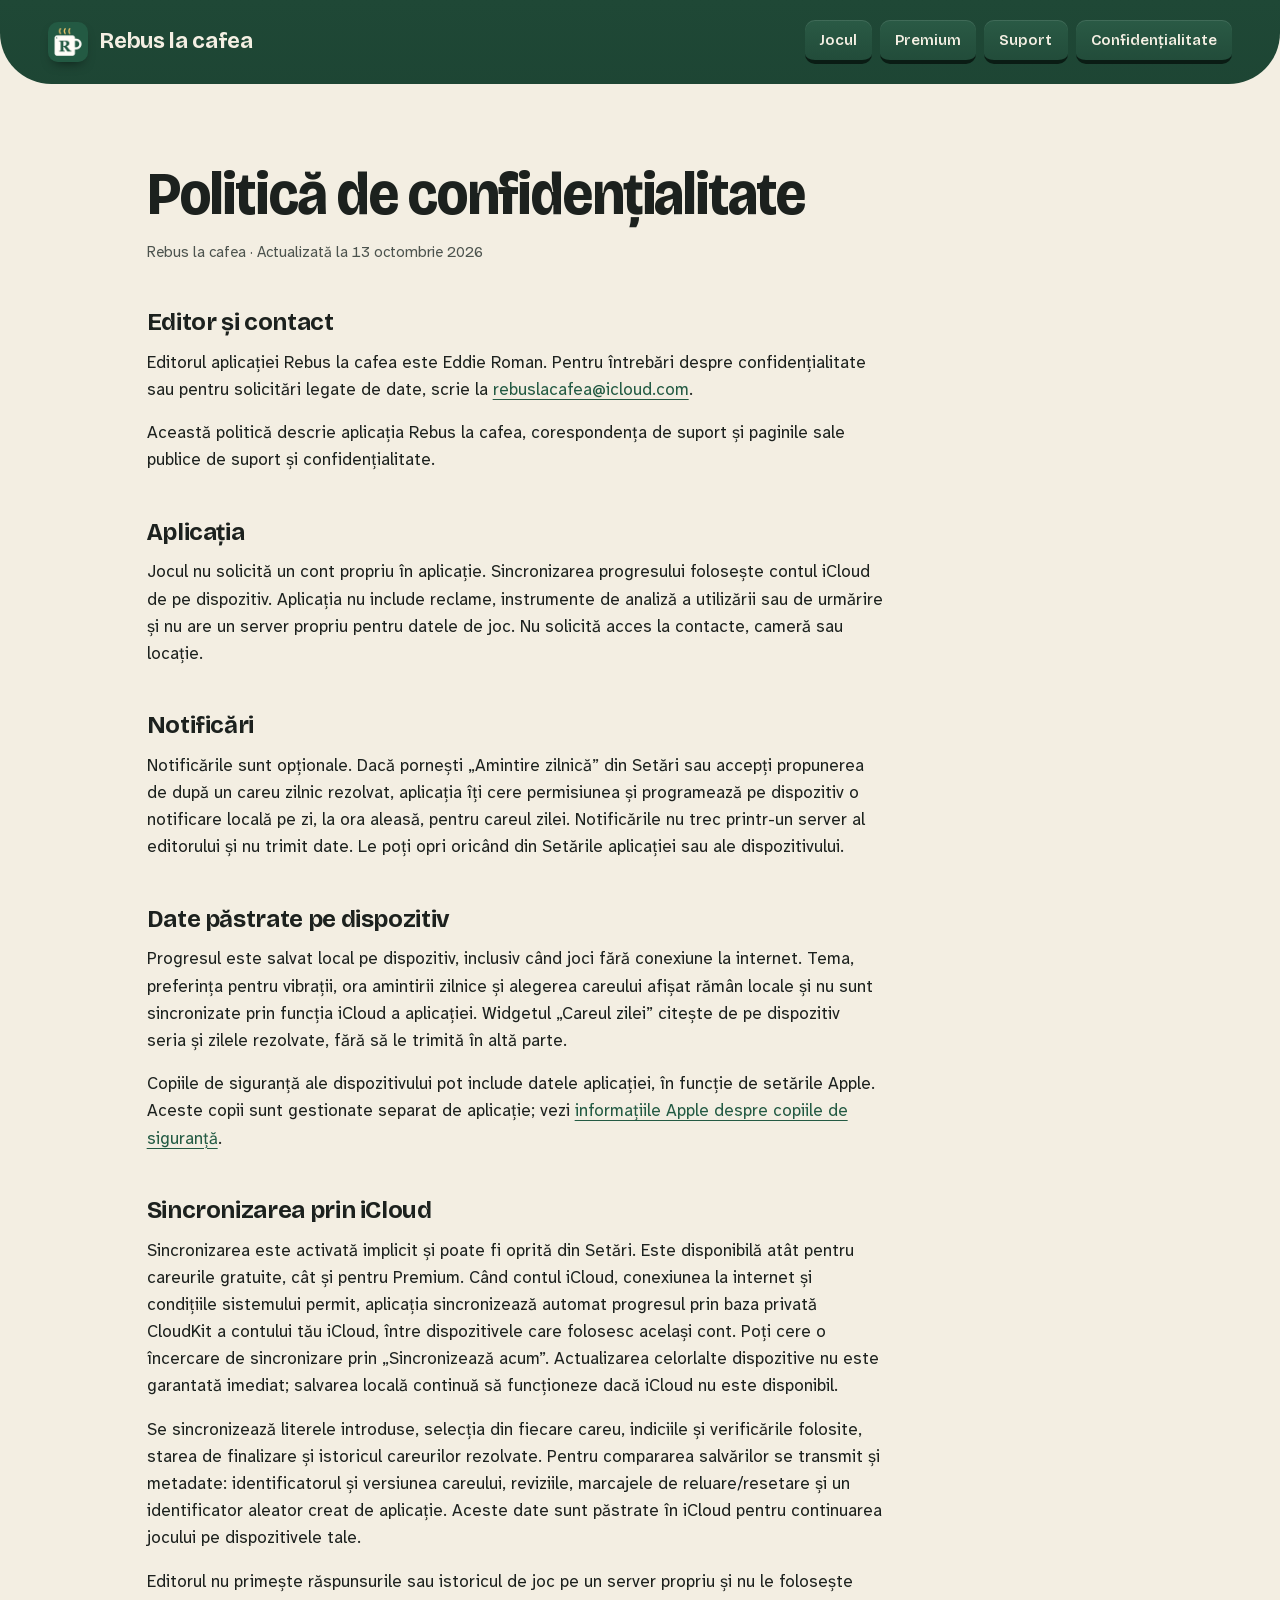
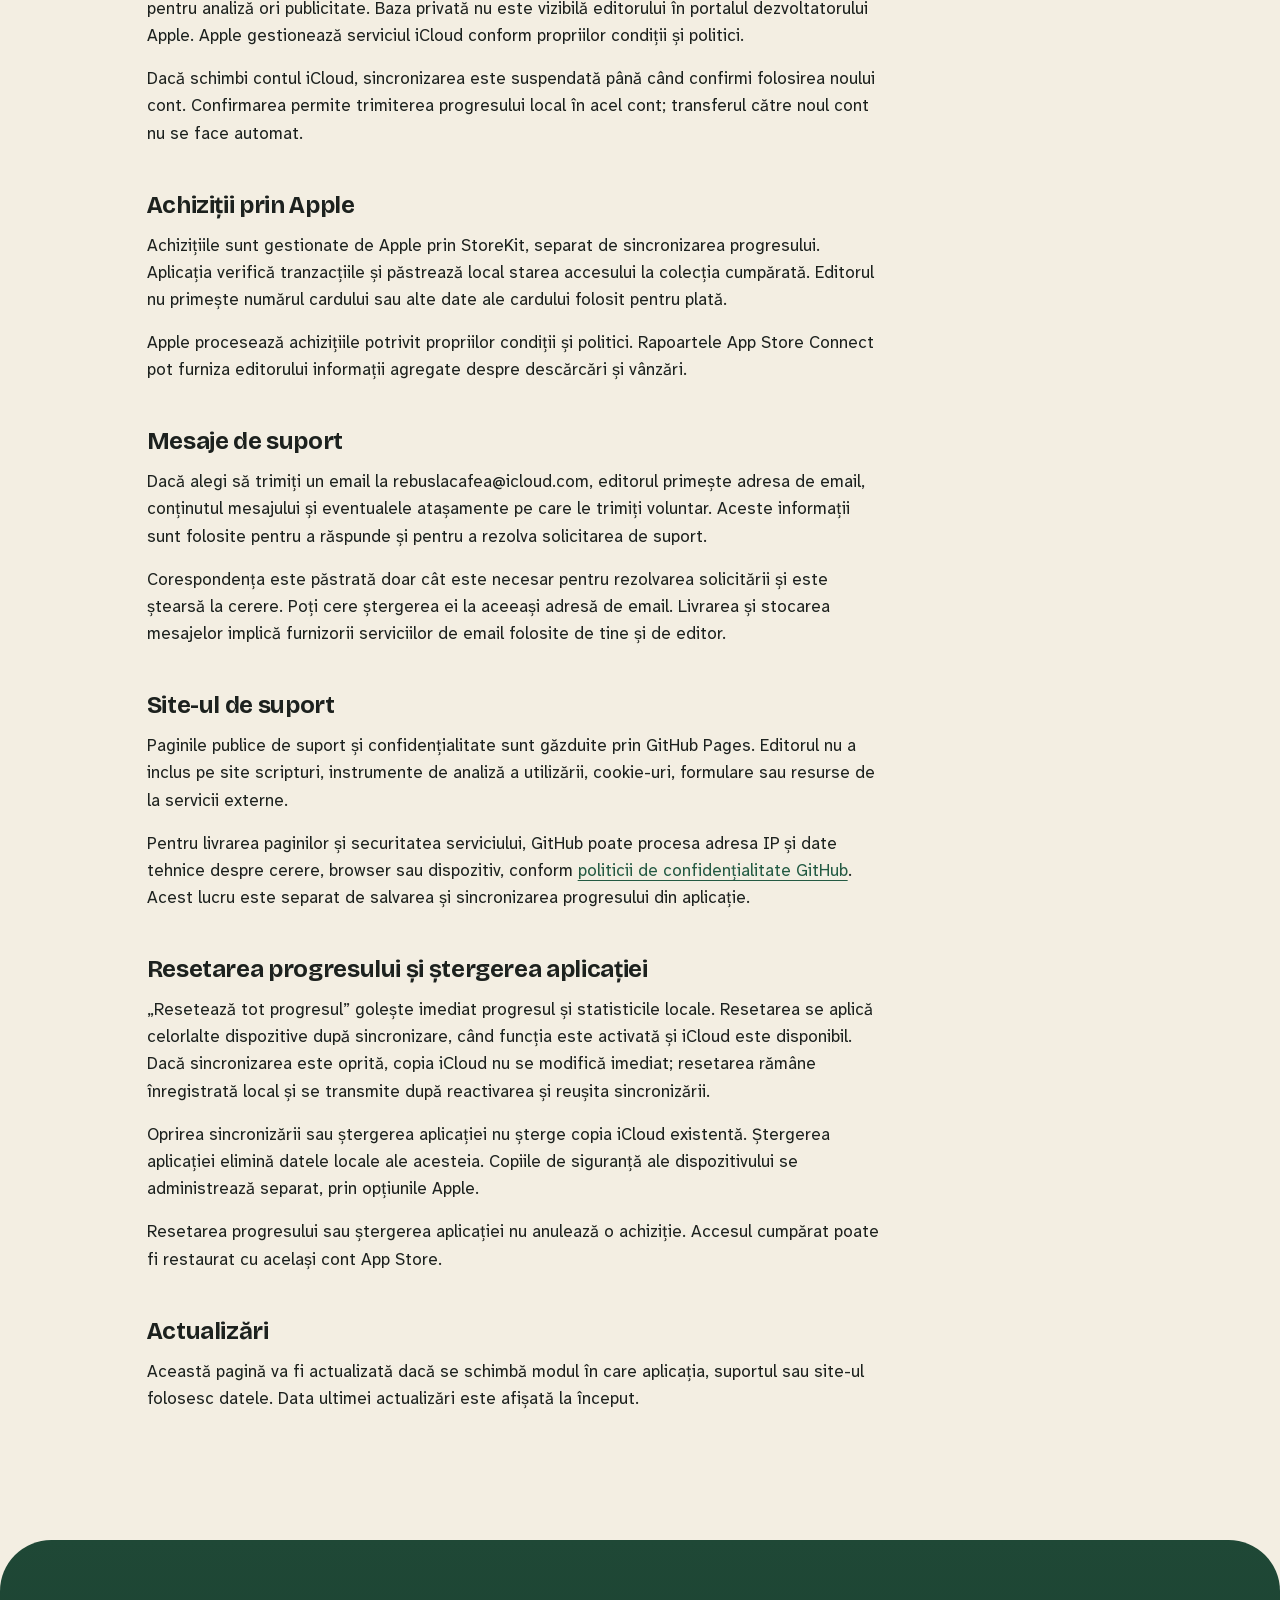
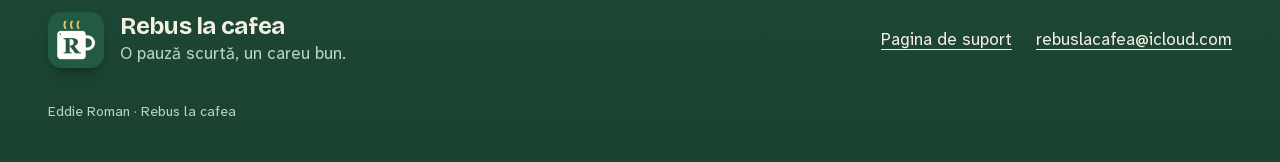
==== commit d81e611f: "Add the notifications and widget lines to the privacy policy Co-Authored-By: Claude Opus 5.5 <norepl" ====
--- a/confidentialitate/index.html
+++ b/confidentialitate/index.html
@@ -29,7 +29,7 @@
 
   <main class="document policy frame" id="continut">
     <h1>Politică de confidențialitate</h1>
-    <p class="meta updated">Rebus la cafea · Actualizată la <time datetime="2026-10-05">5 octombrie 2026</time></p>
+    <p class="meta updated">Rebus la cafea · Actualizată la <time datetime="2026-10-13">13 octombrie 2026</time></p>
 
     <section aria-labelledby="editor-titlu">
       <h2 id="editor-titlu">Editor și contact</h2>
@@ -39,12 +39,17 @@
 
     <section aria-labelledby="aplicatia-titlu">
       <h2 id="aplicatia-titlu">Aplicația</h2>
-      <p>Jocul nu solicită un cont propriu în aplicație. Sincronizarea progresului folosește contul iCloud de pe dispozitiv. Aplicația nu include reclame, instrumente de analiză a utilizării sau de urmărire și nu are un server propriu pentru datele de joc. Nu solicită acces la contacte, cameră, locație sau notificări.</p>
+      <p>Jocul nu solicită un cont propriu în aplicație. Sincronizarea progresului folosește contul iCloud de pe dispozitiv. Aplicația nu include reclame, instrumente de analiză a utilizării sau de urmărire și nu are un server propriu pentru datele de joc. Nu solicită acces la contacte, cameră sau locație.</p>
+    </section>
+
+    <section aria-labelledby="notificari-titlu">
+      <h2 id="notificari-titlu">Notificări</h2>
+      <p>Notificările sunt opționale. Dacă pornești „Amintire zilnică” din Setări sau accepți propunerea de după un careu zilnic rezolvat, aplicația îți cere permisiunea și programează pe dispozitiv o notificare locală pe zi, la ora aleasă, pentru careul zilei. Notificările nu trec printr-un server al editorului și nu trimit date. Le poți opri oricând din Setările aplicației sau ale dispozitivului.</p>
     </section>
 
     <section aria-labelledby="date-locale-titlu">
       <h2 id="date-locale-titlu">Date păstrate pe dispozitiv</h2>
-      <p>Progresul este salvat local pe dispozitiv, inclusiv când joci fără conexiune la internet. Tema, preferința pentru vibrații și alegerea careului afișat rămân locale și nu sunt sincronizate prin funcția iCloud a aplicației.</p>
+      <p>Progresul este salvat local pe dispozitiv, inclusiv când joci fără conexiune la internet. Tema, preferința pentru vibrații, ora amintirii zilnice și alegerea careului afișat rămân locale și nu sunt sincronizate prin funcția iCloud a aplicației. Widgetul „Careul zilei” citește de pe dispozitiv seria și zilele rezolvate, fără să le trimită în altă parte.</p>
       <p>Copiile de siguranță ale dispozitivului pot include datele aplicației, în funcție de setările Apple. Aceste copii sunt gestionate separat de aplicație; vezi <a href="https://support.apple.com/en-us/108770">informațiile Apple despre copiile de siguranță</a>.</p>
     </section>
 
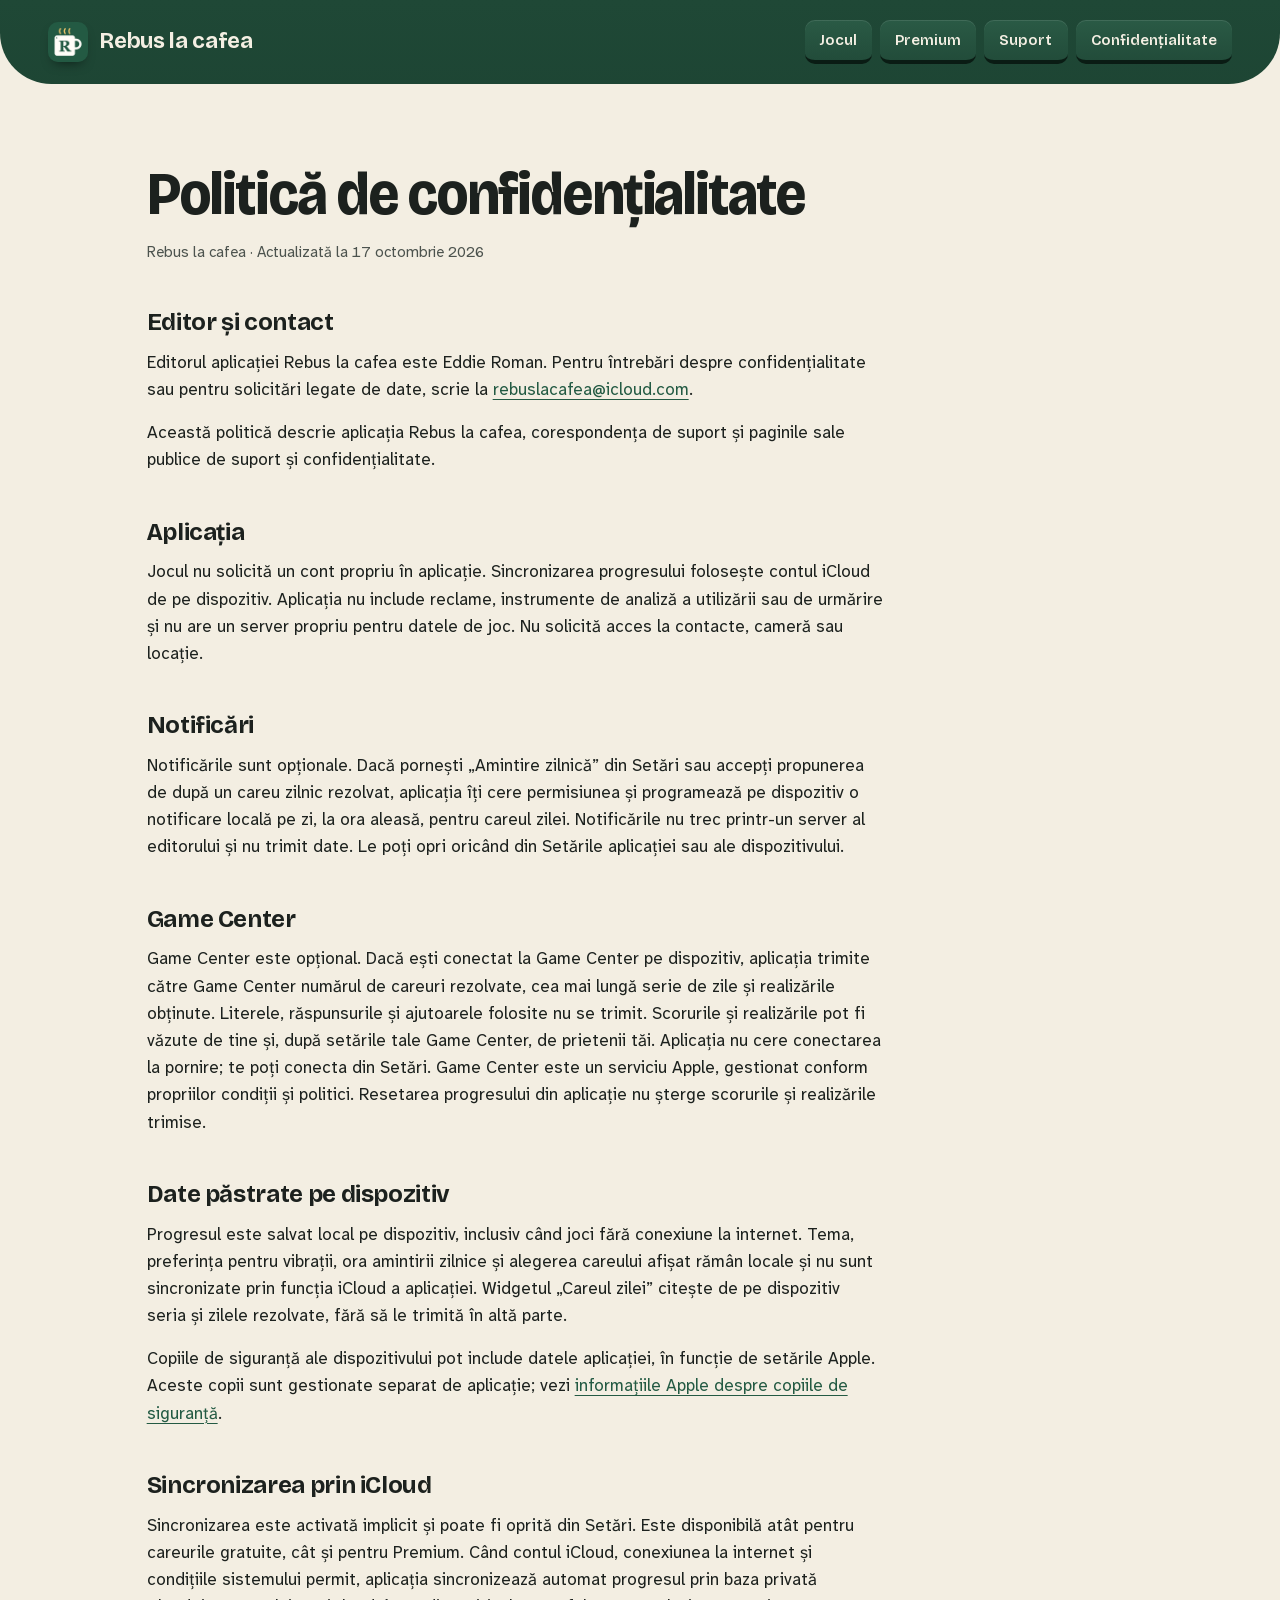
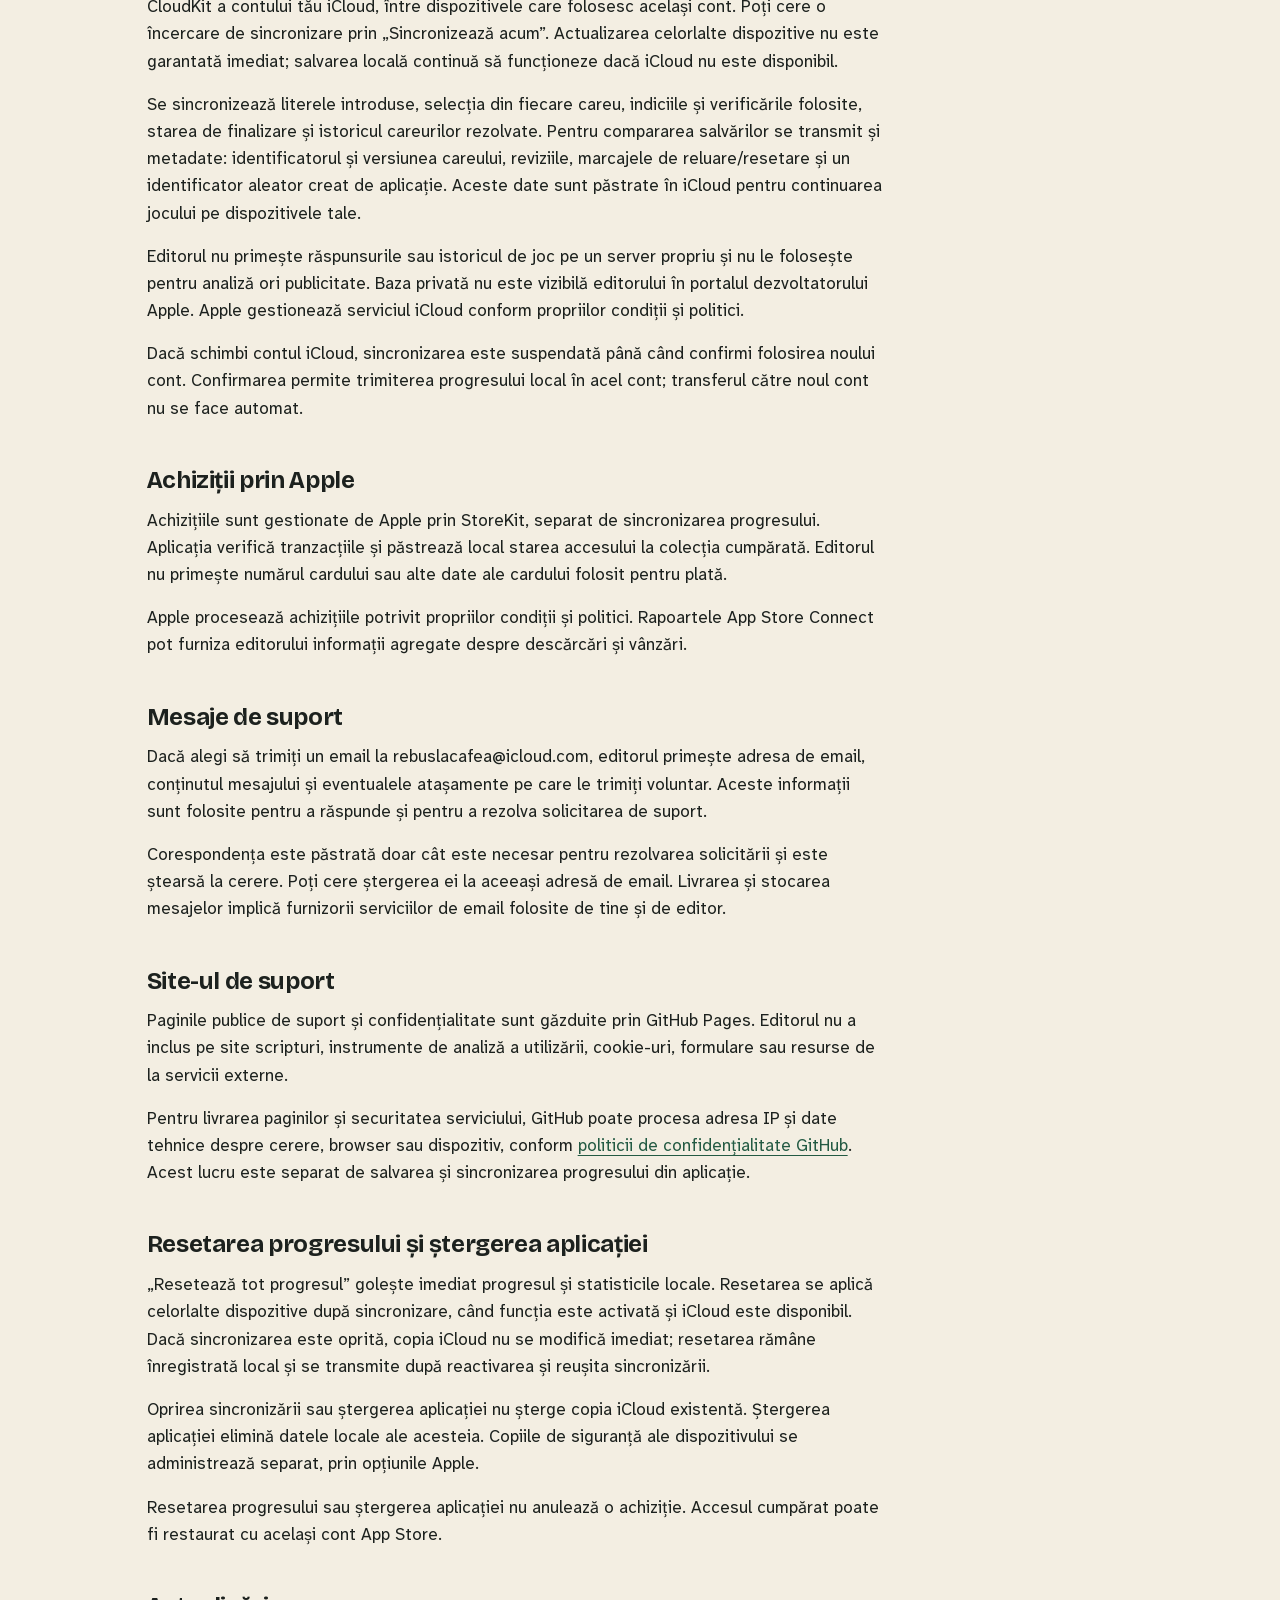
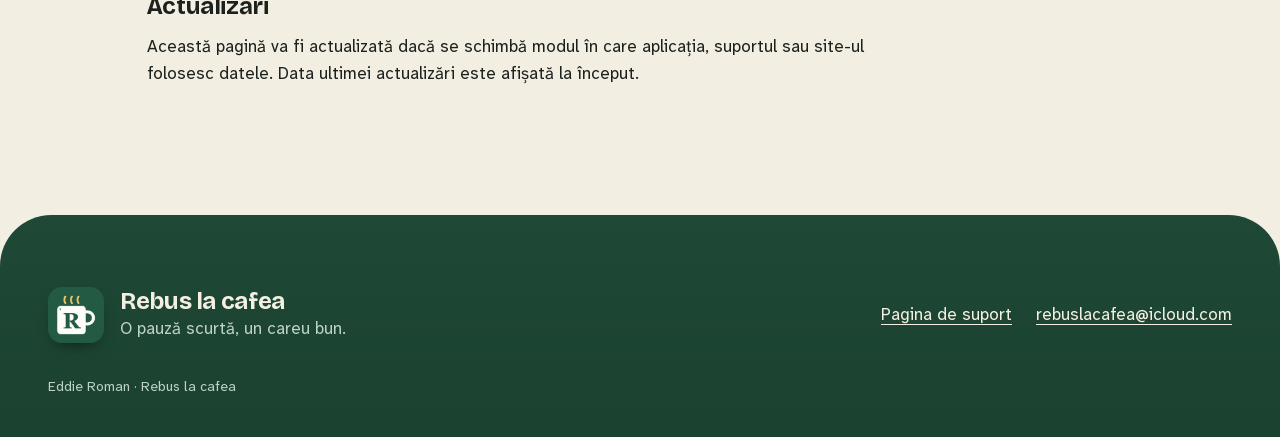
==== commit 9bef0927: "Add the Game Center section to the privacy policy Co-Authored-By: Claude Opus 5.5 <noreply@anthropic" ====
--- a/confidentialitate/index.html
+++ b/confidentialitate/index.html
@@ -29,7 +29,7 @@
 
   <main class="document policy frame" id="continut">
     <h1>Politică de confidențialitate</h1>
-    <p class="meta updated">Rebus la cafea · Actualizată la <time datetime="2026-10-13">13 octombrie 2026</time></p>
+    <p class="meta updated">Rebus la cafea · Actualizată la <time datetime="2026-10-17">17 octombrie 2026</time></p>
 
     <section aria-labelledby="editor-titlu">
       <h2 id="editor-titlu">Editor și contact</h2>
@@ -45,6 +45,11 @@
     <section aria-labelledby="notificari-titlu">
       <h2 id="notificari-titlu">Notificări</h2>
       <p>Notificările sunt opționale. Dacă pornești „Amintire zilnică” din Setări sau accepți propunerea de după un careu zilnic rezolvat, aplicația îți cere permisiunea și programează pe dispozitiv o notificare locală pe zi, la ora aleasă, pentru careul zilei. Notificările nu trec printr-un server al editorului și nu trimit date. Le poți opri oricând din Setările aplicației sau ale dispozitivului.</p>
+    </section>
+
+    <section aria-labelledby="game-center-titlu">
+      <h2 id="game-center-titlu">Game Center</h2>
+      <p>Game Center este opțional. Dacă ești conectat la Game Center pe dispozitiv, aplicația trimite către Game Center numărul de careuri rezolvate, cea mai lungă serie de zile și realizările obținute. Literele, răspunsurile și ajutoarele folosite nu se trimit. Scorurile și realizările pot fi văzute de tine și, după setările tale Game Center, de prietenii tăi. Aplicația nu cere conectarea la pornire; te poți conecta din Setări. Game Center este un serviciu Apple, gestionat conform propriilor condiții și politici. Resetarea progresului din aplicație nu șterge scorurile și realizările trimise.</p>
     </section>
 
     <section aria-labelledby="date-locale-titlu">
